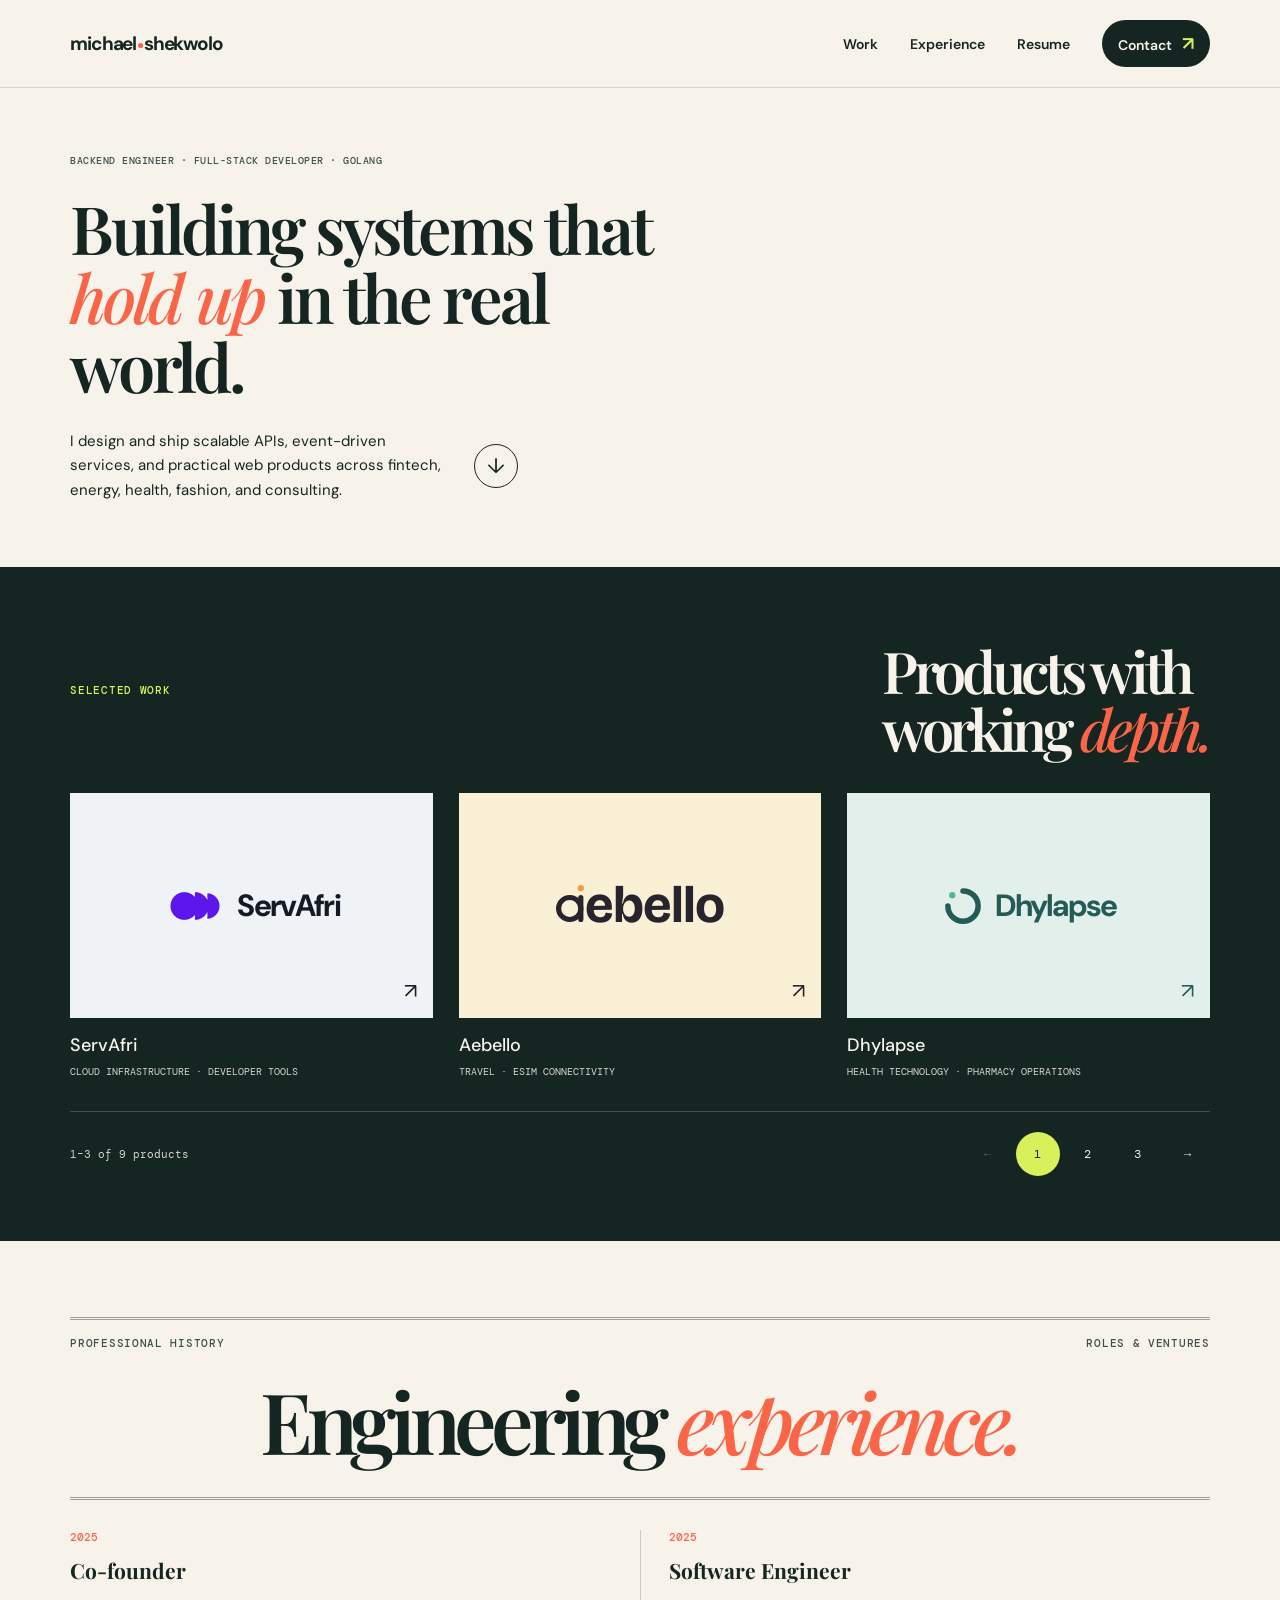
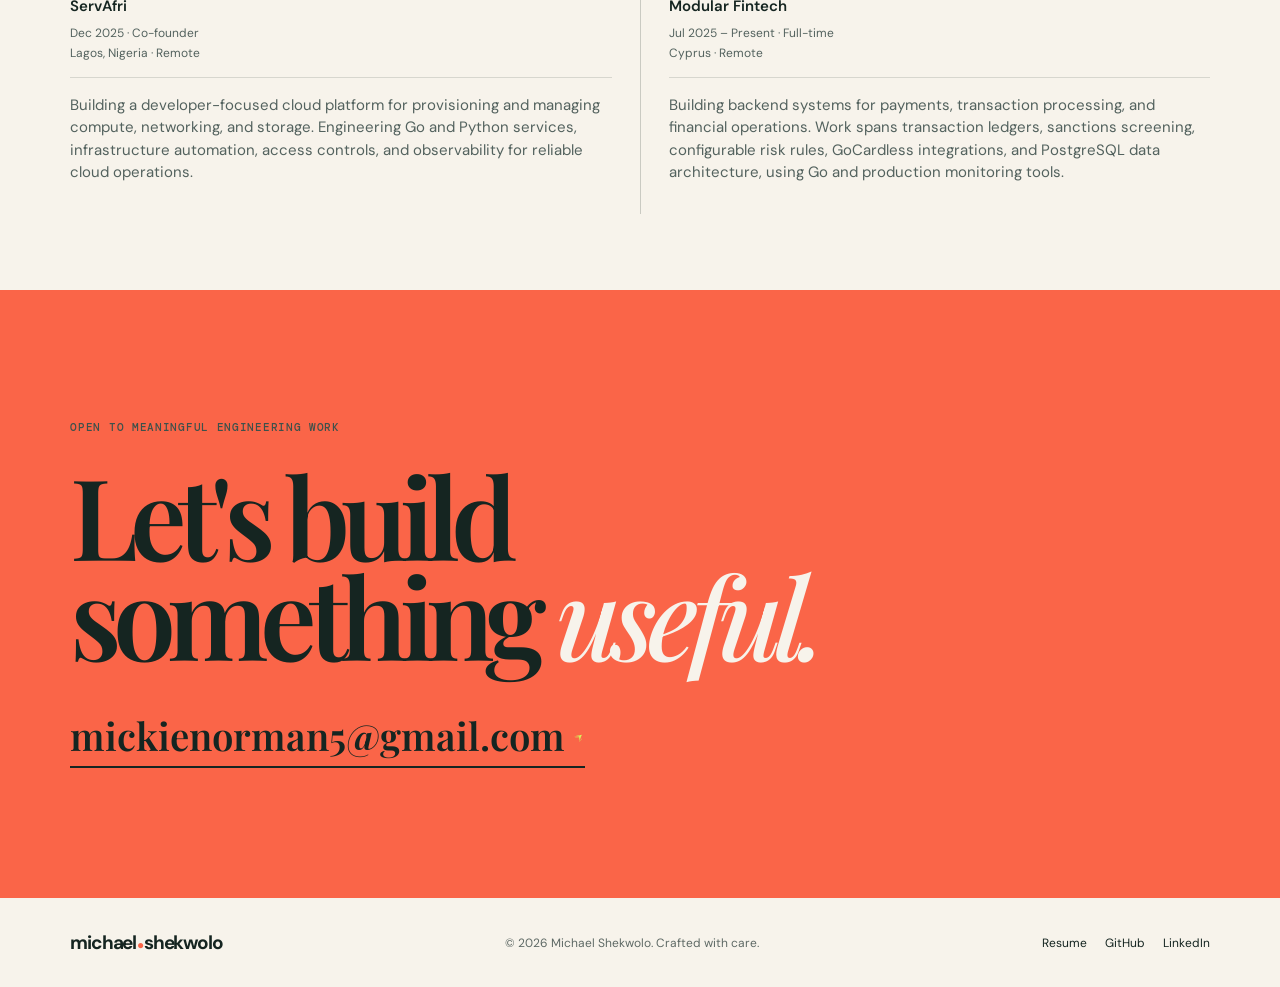
==== index.html @ 99cf1287 "Remove illustrated profile block from hero" ====
<!doctype html>
<html lang="en">
  <head>
    <meta charset="UTF-8" />
    <meta name="viewport" content="width=device-width, initial-scale=1.0" />
    <meta name="description" content="Michael Shekwolo is a backend and full-stack software engineer in Nigeria specializing in Golang, scalable APIs, event-driven systems, cloud architecture, and practical digital products." />
    <meta name="author" content="Michael Shekwolo" />
    <meta name="keywords" content="Michael Shekwolo, Michael Shekwolo portfolio, backend engineer, Golang developer, full-stack developer, software engineer Nigeria, API developer, cloud architecture, ZenerLink, Zolvat, Cofikra" />
    <meta name="robots" content="index, follow" />
    <meta name="theme-color" content="#f7f3eb" />
    <link rel="canonical" href="https://michaelshekwolo.com/" />
    <meta property="og:type" content="website" />
    <meta property="og:title" content="Michael Shekwolo - Backend / Full-Stack Engineer" />
    <meta property="og:description" content="Portfolio of Michael Shekwolo, a backend and full-stack engineer focused on Golang, scalable APIs, cloud architecture, and product-minded software delivery." />
    <meta property="og:url" content="https://michaelshekwolo.com/" />
    <meta property="og:site_name" content="Michael Shekwolo" />
    <meta property="og:image" content="https://michaelshekwolo.com/myke.png" />
    <meta name="twitter:card" content="summary_large_image" />
    <meta name="twitter:title" content="Michael Shekwolo - Backend / Full-Stack Engineer" />
    <meta name="twitter:description" content="Backend and full-stack software engineer specializing in Golang, scalable APIs, event-driven systems, and cloud architecture." />
    <meta name="twitter:image" content="https://michaelshekwolo.com/myke.png" />
    <title>Michael Shekwolo - Backend & Full-Stack Golang Engineer</title>
    <link rel="icon" href="myke.png" />
    <link rel="preconnect" href="https://fonts.googleapis.com" />
    <link rel="preconnect" href="https://fonts.gstatic.com" crossorigin />
    <link href="https://fonts.googleapis.com/css2?family=Bricolage+Grotesque:opsz,wght@12..96,700&family=DM+Mono:wght@400;500&family=DM+Sans:opsz,wght@9..40,400;9..40,500;9..40,600;9..40,700&family=Playfair+Display:ital,wght@500;600;700&display=swap" rel="stylesheet" />
    <link rel="stylesheet" href="styles.css" />
    <script type="application/ld+json">
      {
  "@context": "https://schema.org",
  "@type": "Person",
  "name": "Michael Shekwolo",
  "url": "https://michaelshekwolo.com/",
  "image": "https://michaelshekwolo.com/assets/images/michael-shekwolo.jpg",
  "email": "mailto:mickienorman5@gmail.com",
  "jobTitle": "Backend and Full-Stack Software Engineer",
  "knowsAbout": [
    "Golang",
    "Backend Engineering",
    "Full-Stack Development",
    "API Development",
    "Event-Driven Microservices",
    "Cloud Architecture"
  ],
  "sameAs": [
    "https://github.com/heismyke",
    "https://linkedin.com/in/michael-shekwolo"
  ],
  "worksFor": [
    {
      "@type": "Organization",
      "name": "Modular Fintech"
    }
  ]
}
    </script>
  </head>
  <body>
    <header class="site-header">
      <a class="logo" href="#top" aria-label="Michael Shekwolo home">michael<span>●</span>shekwolo</a>
      <button class="menu-button" aria-expanded="false" aria-controls="site-nav">Menu</button>
      <nav id="site-nav" class="site-nav" aria-label="Main navigation">
        <a href="#work">Work</a><a href="#experience">Experience</a><a href="resume.pdf">Resume</a>
        <a class="nav-cta" href="#contact">Contact <span>↗</span></a>
      </nav>
    </header>

    <main id="top">
      <section class="hero">
        <div class="hero-copy">
        <p class="eyebrow">Backend engineer · Full-stack developer · Golang</p>
        <h1>Building systems that <em>hold up</em> in the real world.</h1>
        <div class="hero-bottom">
          <p>I design and ship scalable APIs, event-driven services, and practical web products across fintech, energy, health, fashion, and consulting.</p>
          <a class="round-link" href="#work" aria-label="Explore Michael's work">↓</a>
        </div>
        </div>
      </section>

      <section id="work" class="work section">
        <div class="section-heading"><p class="eyebrow">Selected work</p><h2>Products with<br>working <em>depth.</em></h2></div>
        <div class="project-grid" id="project-grid">
          <article class="project">
            <a href="projects/servafri.html" aria-label="Explore ServAfri">
              <div class="project-visual brand-panel brand-servafri">
                <div class="brand-lockup"><img src="assets/logos/servafri.png" alt="ServAfri logo" width="512" height="512"><span>ServAfri</span></div>
                <span class="project-open" aria-hidden="true">↗</span>
              </div>
              <div class="project-meta"><h3>ServAfri</h3><p>Cloud infrastructure · Developer tools</p></div>
            </a>
          </article>
          <article class="project">
            <a href="projects/aebello.html" aria-label="Explore Aebello">
              <div class="project-visual brand-panel brand-aebello">
                <div class="aebello-wordmark" role="img" aria-label="Aebello"><img src="assets/logos/aebello.svg" alt="" aria-hidden="true" width="71" height="95"><span aria-hidden="true">ebello</span></div>
                <span class="project-open" aria-hidden="true">↗</span>
              </div>
              <div class="project-meta"><h3>Aebello</h3><p>Travel · eSIM connectivity</p></div>
            </a>
          </article>
          <article class="project">
            <a href="projects/dhylapse.html" aria-label="Explore Dhylapse">
              <div class="project-visual brand-panel brand-dhylapse">
                <div class="brand-lockup"><img src="assets/logos/dhylapse.svg" alt="Dhylapse logo" width="64" height="64"><span>Dhylapse</span></div>
                <span class="project-open" aria-hidden="true">↗</span>
              </div>
              <div class="project-meta"><h3>Dhylapse</h3><p>Health technology · Pharmacy operations</p></div>
            </a>
          </article>
          <article class="project">
            <a href="projects/zenerlink.html" aria-label="Explore ZenerLink">
              <div class="project-visual brand-panel brand-zenerlink">
                <div class="brand-lockup"><img src="assets/logos/zenerlink.svg" alt="ZenerLink logo" width="360" height="160"><span>ZenerLink</span></div>
                <span class="project-open" aria-hidden="true">↗</span>
              </div>
              <div class="project-meta"><h3>ZenerLink</h3><p>Energy · Utility payments</p></div>
            </a>
          </article>
          <article class="project">
            <a href="projects/needbanc.html" aria-label="Explore Needbanc">
              <div class="project-visual brand-panel brand-needbanc">
                <div class="brand-lockup"><img src="assets/logos/needbanc.svg" alt="Needbanc logo" width="360" height="160"><span>Needbanc</span></div>
                <span class="project-open" aria-hidden="true">↗</span>
              </div>
              <div class="project-meta"><h3>Needbanc</h3><p>Property · Household services</p></div>
            </a>
          </article>
          <article class="project">
            <a href="projects/redd.html" aria-label="Explore Redd">
              <div class="project-visual brand-panel brand-redd">
                <div class="brand-image"><img src="assets/logos/redd.png" alt="Redd logo" width="360" height="160"></div>
                <span class="project-open" aria-hidden="true">↗</span>
              </div>
              <div class="project-meta"><h3>Redd</h3><p>Real estate · Client platform</p></div>
            </a>
          </article>
          <article class="project">
            <a href="projects/cofikra.html" aria-label="Explore Cofikra">
              <div class="project-visual brand-panel brand-cofikra">
                <div class="brand-image"><img src="assets/logos/cofikra.png" alt="Cofikra logo" width="360" height="160"></div>
                <span class="project-open" aria-hidden="true">↗</span>
              </div>
              <div class="project-meta"><h3>Cofikra</h3><p>Computing · E-commerce</p></div>
            </a>
          </article>
          <article class="project">
            <a href="projects/zumaos.html" aria-label="Explore ZumaOS">
              <div class="project-visual brand-panel brand-zumaos">
                <div class="brand-image"><img src="assets/logos/zumaos.png" alt="ZumaOS logo" width="360" height="160"></div>
                <span class="project-open" aria-hidden="true">↗</span>
              </div>
              <div class="project-meta"><h3>ZumaOS</h3><p>Operating system · Product website</p></div>
            </a>
          </article>
          <article class="project">
            <a href="projects/pce.html" aria-label="Explore PCE">
              <div class="project-visual brand-panel brand-pce">
                <div class="brand-image"><img src="assets/logos/pce.png" alt="PCE logo" width="360" height="160"></div>
                <span class="project-open" aria-hidden="true">↗</span>
              </div>
              <div class="project-meta"><h3>PCE</h3><p>Electric mobility · Energy</p></div>
            </a>
          </article>
        </div>
        <nav class="project-pagination" aria-label="Product pages" hidden>
          <p class="project-page-status" role="status" aria-live="polite" aria-atomic="true"></p>
          <div class="project-page-controls">
            <button type="button" class="project-prev" aria-label="Previous product page" aria-controls="project-grid">←</button>
            <div class="project-page-numbers"></div>
            <button type="button" class="project-next-button" aria-label="Next product page" aria-controls="project-grid">→</button>
          </div>
        </nav>
      </section>

      <section id="experience" class="experience-editorial section" aria-labelledby="experience-heading">
        <header class="experience-masthead">
          <div class="experience-edition"><p class="eyebrow">Professional history</p><p class="eyebrow">Roles &amp; ventures</p></div>
          <h2 id="experience-heading">Engineering <em>experience.</em></h2>
        </header>
        <div class="principles">
          <article>
            <span>2025</span>
            <h3>Co-founder</h3>
            <p class="experience-company">ServAfri</p>
            <p class="experience-meta">Dec 2025 · Co-founder<br>Lagos, Nigeria · Remote</p>
            <p>Building a developer-focused cloud platform for provisioning and managing compute, networking, and storage. Engineering Go and Python services, infrastructure automation, access controls, and observability for reliable cloud operations.</p>
          </article>
          <article>
            <span>2025</span>
            <h3>Software Engineer</h3>
            <p class="experience-company">Modular Fintech</p>
            <p class="experience-meta">Jul 2025 – Present · Full-time<br>Cyprus · Remote</p>
            <p>Building backend systems for payments, transaction processing, and financial operations. Work spans transaction ledgers, sanctions screening, configurable risk rules, GoCardless integrations, and PostgreSQL data architecture, using Go and production monitoring tools.</p>
          </article>
        </div>
      </section>

      <section id="contact" class="contact"><p class="eyebrow">Open to meaningful engineering work</p><h2>Let's build<br>something <em>useful.</em></h2><a href="mailto:mickienorman5@gmail.com">mickienorman5@gmail.com <span>↗</span></a></section>
    </main>
    <footer><a class="logo" href="#top">michael<span>●</span>shekwolo</a><p>© 2026 Michael Shekwolo. Crafted with care.</p><div><a href="resume.pdf">Resume</a><a href="https://github.com/heismyke" target="_blank" rel="noreferrer">GitHub</a><a href="https://linkedin.com/in/michael-shekwolo" target="_blank" rel="noreferrer">LinkedIn</a></div></footer>
    <script src="script.js"></script>
  </body>
</html>
---- styles.css ----
:root{--ink:#152521;--paper:#f7f3eb;--lime:#d8f15b;--coral:#fa6548;--blue:#abc6f5;--serif:"Playfair Display",Georgia,serif;--sans:"DM Sans",Arial,sans-serif;--mono:"DM Mono",monospace}*{box-sizing:border-box}html{scroll-behavior:smooth}body{margin:0;background:var(--paper);color:var(--ink);font-family:var(--sans)}a{color:inherit;text-decoration:none}.site-header{height:88px;padding:0 5.5vw;display:flex;align-items:center;justify-content:space-between;border-bottom:1px solid #15252124;position:relative;z-index:5}.logo{font-size:19px;font-weight:700;letter-spacing:-1.2px}.logo span{color:var(--coral);font-size:12px;vertical-align:middle;margin:0 1px}.site-nav{display:flex;align-items:center;gap:32px;font-size:14px;font-weight:600}.site-nav>a:not(.nav-cta):hover{color:var(--coral)}.nav-cta{background:var(--ink);color:var(--paper);padding:11px 16px;border-radius:99px}.nav-cta span,.contact a span{color:var(--lime);font-size:19px;margin-left:7px}.menu-button{display:none;background:none;border:0;font:inherit;color:var(--ink);font-weight:700}.hero{min-height:650px;padding:76px 5.5vw 55px;position:relative;overflow:hidden}.eyebrow{font:500 11px var(--mono);letter-spacing:.7px;text-transform:uppercase;margin:0;color:#3d514b}.hero h1,.section h2,.contact h2{font:600 clamp(55px,8.8vw,132px)/.89 var(--serif);letter-spacing:-.075em;max-width:900px;margin:37px 0 44px;position:relative;z-index:1}.hero em,h2 em,.quote em{color:var(--coral);font-weight:500}.hero-bottom{position:relative;z-index:1;display:flex;align-items:center;gap:35px}.hero-bottom p{font-size:17px;line-height:1.5;max-width:380px;margin:0}.round-link{display:grid;place-items:center;width:55px;height:55px;border:1px solid var(--ink);border-radius:50%;font-size:25px;transition:.2s}.round-link:hover{background:var(--ink);color:var(--lime);transform:translateY(4px)}.hero-art{position:absolute;right:5.5vw;bottom:0;width:min(42vw,570px);height:470px;background:var(--lime);border-radius:280px 280px 0 0;overflow:hidden}.hero-art p{position:absolute;right:12%;top:27%;font:500 13px/1.05 var(--mono);letter-spacing:1px}.orb{position:absolute;border-radius:50%}.orb-one{background:var(--coral);width:185px;height:185px;left:9%;bottom:10%}.orb-two{width:92px;height:92px;background:var(--blue);right:13%;bottom:13%}.line{position:absolute;border:1px solid var(--ink);border-radius:50%;width:610px;height:175px;transform:rotate(-28deg);opacity:.8}.line-one{top:42%;left:-22%}.line-two{top:50%;left:-18%}.section{padding:120px 5.5vw}.work{background:var(--ink);color:var(--paper)}.section-heading{display:flex;justify-content:space-between;align-items:flex-start}.section h2{font-size:clamp(47px,6.6vw,97px);margin:32px 0 70px}.work .eyebrow{color:var(--lime)}.project-grid{display:grid;grid-template-columns:1.1fr .9fr;gap:54px 27px}.project:last-child{grid-column:2}.project-visual{height:380px;position:relative;overflow:hidden}.project:nth-child(2) .project-visual{height:300px}.saffron-visual{background:#cf4940}.saffron-visual span{position:absolute;top:15%;left:8%;font:600 clamp(40px,6vw,80px)/.8 var(--serif);letter-spacing:-.09em;color:#f9c463}.saffron-visual i{position:absolute;width:270px;height:270px;border:35px solid #ee8d3f;border-radius:50%;right:-30px;bottom:-100px}.form-visual{background:#bfd0fa}.form-visual span{position:absolute;top:16%;left:9%;font:500 clamp(38px,5vw,70px)/.75 var(--sans);letter-spacing:-.08em}.form-visual i{position:absolute;width:47%;height:64%;right:14%;bottom:0;background:var(--ink);clip-path:polygon(40% 0,100% 0,60% 100%,0 100%)}.kin-visual{background:#d6e2cf}.kin-visual span{position:absolute;z-index:1;left:9%;top:30%;font:600 clamp(74px,11vw,145px)/.8 var(--serif);letter-spacing:-.12em}.kin-visual i{position:absolute;width:47%;height:160%;background:#618775;border-radius:50%;right:14%;top:-26%}.project-meta{display:flex;justify-content:space-between;align-items:baseline;padding-top:15px}.project-meta h3{margin:0;font-size:17px}.project-meta p{font:400 10px var(--mono);text-transform:uppercase;color:#d8d7cf}.approach{display:grid;grid-template-columns:1fr 1fr;gap:10vw}.approach h2{margin-bottom:0}.principles article{border-top:1px solid #15252152;padding:18px 0 28px;display:grid;grid-template-columns:48px 1fr}.principles span{font:500 11px var(--mono);color:var(--coral)}.principles h3{margin:0 0 7px;font-size:21px}.principles p{grid-column:2;margin:0;color:#53625e;line-height:1.5;font-size:15px;max-width:365px}.quote{background:var(--blue);padding:110px 14vw;text-align:center}.quote p{font:600 clamp(37px,5.2vw,76px)/1.02 var(--serif);letter-spacing:-.06em;margin:0 auto 27px;max-width:900px}.quote span{font:500 11px var(--mono);text-transform:uppercase}.contact{padding:130px 5.5vw;background:var(--coral);color:var(--ink)}.contact h2{margin:30px 0 45px}.contact h2 em{color:var(--paper)}.contact a{display:inline-flex;align-items:center;font:600 clamp(22px,3vw,41px) var(--serif);border-bottom:2px solid var(--ink);padding-bottom:5px}.contact a:hover{color:var(--paper)}footer{padding:32px 5.5vw;display:flex;align-items:center;justify-content:space-between;font-size:12px}footer p{margin:0;color:#5e6965}footer div{display:flex;gap:18px}footer div a:hover{color:var(--coral)}
@media(max-width:720px){.site-header{height:70px;padding:0 6vw}.menu-button{display:block}.site-nav{display:none;position:absolute;top:70px;left:0;right:0;padding:25px 6vw 30px;background:var(--paper);border-bottom:1px solid #15252124;flex-direction:column;align-items:flex-start;gap:22px}.site-nav.open{display:flex}.hero{padding:58px 6vw 0;min-height:685px}.hero h1{margin:28px 0 32px}.hero-bottom{align-items:flex-start}.hero-bottom p{font-size:15px;max-width:260px}.hero-art{right:6vw;width:88vw;height:315px}.hero-art p{top:17%;right:10%}.orb-one{width:125px;height:125px}.orb-two{width:65px;height:65px}.section{padding:77px 6vw}.section-heading{display:block}.section h2{margin:25px 0 45px}.project-grid{display:block}.project{margin-bottom:42px}.project:last-child{margin-bottom:0}.project-visual,.project:nth-child(2) .project-visual{height:265px}.project-meta{display:block}.project-meta p{margin:6px 0}.approach{display:block}.approach h2{margin-bottom:50px}.quote{padding:74px 8vw}.contact{padding:80px 6vw}footer{padding:28px 6vw;display:grid;gap:18px}footer p{order:3}}
.project a{display:block}.project-meta{gap:18px}.project-meta p{text-align:right}.contact a{max-width:100%;overflow-wrap:anywhere}@media(max-width:720px){.project-meta p{text-align:left}.contact a{font-size:clamp(18px,6vw,24px)}}

/* Selected products */
.project-grid { grid-template-columns: repeat(2, minmax(0, 1fr)); gap: 64px 30px; }
.project:last-child { grid-column: auto; }
.project .project-visual, .project:nth-child(2) .project-visual { height: 340px; }
.brand-panel { display: grid; place-items: center; position: relative; overflow: hidden; }
.brand-zenerlink { background: #e46537; color: #fff; }
.brand-needbanc { background: #edf1e9; color: #083c5d; }
.brand-redd { background: #eee3df; color: #251c1c; }
.brand-cofikra { background: #253b60; color: #fff; }
.brand-zumaos { background: #231e35; color: #fff; }
.brand-pce { background: #dce8f5; color: #133575; }
.brand-image { width: 60%; display: flex; justify-content: center; }
.brand-image img { display: block; width: 100%; height: auto; object-fit: contain; max-height: 180px; transition: transform .25s ease; }
.brand-redd .brand-image { width: 90%; }
.brand-cofikra .brand-image { width: 80%; }
.brand-cofikra .brand-image img { max-height: 320px; }
.brand-redd .brand-image img { max-height: 320px; }
.brand-lockup { display: flex; align-items: center; justify-content: center; gap: 18px; max-width: 85%; }
.brand-lockup img { width: 66px; height: 66px; object-fit: contain; transition: transform .25s ease; }
.brand-lockup span { font-size: clamp(24px, 3vw, 46px); font-weight: 700; letter-spacing: -.06em; }
.project-open { position: absolute; right: 22px; bottom: 22px; width: 40px; height: 40px; border: 1px solid currentColor; border-radius: 50%; display: grid; place-items: center; font-size: 23px; transition: transform .25s ease; }
.project a:hover .brand-panel img { transform: scale(1.05); }
.project a:hover .project-open { transform: rotate(45deg); }
.project-meta { align-items: center; }
.project-meta h3 { font-size: 23px; }
a:focus-visible, button:focus-visible { outline: 3px solid var(--coral); outline-offset: 6px; }
.work a:focus-visible { outline-color: var(--lime); }
.sr-only { position: absolute; width: 1px; height: 1px; padding: 0; margin: -1px; overflow: hidden; clip-path: inset(50%); white-space: nowrap; border: 0; }
.skip-link { position: absolute; left: 20px; top: -100px; padding: 15px; z-index: 20; background: var(--ink); color: var(--paper); }
.skip-link:focus { top: 10px; }

/* Product detail pages */
.back-link { font-size: 14px; font-weight: 600; }
.project-intro { max-width: 1100px; padding: 78px 5.5vw 65px; }
.project-intro h1 { font: 600 clamp(60px, 10vw, 140px)/1 var(--serif); letter-spacing: -.065em; margin: 28px 0 24px; }
.project-headline { font-size: clamp(23px, 3vw, 36px); line-height: 1.2; letter-spacing: -.035em; margin: 0 0 18px; }
.project-lead { max-width: 680px; font-size: 18px; line-height: 1.65; color: #53625e; }
.product-cta { display: inline-flex; align-items: center; gap: 25px; margin-top: 14px; padding: 17px 24px; background: var(--ink); color: var(--paper); border-radius: 99px; font-size: 14px; font-weight: 600; }
.product-cta > span:not(.sr-only) { font-size: 20px; color: var(--lime); }
.product-cta:hover { background: #30473e; }
.project-banner { height: 380px; margin: 0 5.5vw; }
.project-banner .brand-image { max-width: 430px; }
.project-banner.brand-redd .brand-image { max-width: 600px; }
.project-banner .brand-lockup img { width: 90px; height: 90px; }
.project-banner .brand-lockup span { font-size: clamp(30px, 5vw, 65px); }
.project-overview { padding: 90px 5.5vw 60px; display: grid; grid-template-columns: 1fr 1.2fr; gap: 8vw; }
.project-overview h2 { font: 600 clamp(42px, 5vw, 70px)/1 var(--serif); letter-spacing: -.055em; margin: 22px 0; }
.project-overview-copy > p { font-size: 19px; line-height: 1.7; margin-top: 0; }
.project-facts { margin: 35px 0 0; }
.project-facts > div { border-top: 1px solid #15252133; padding: 18px 0; }
.project-facts dt { font: 400 11px var(--mono); text-transform: uppercase; color: #53625e; margin-bottom: 9px; }
.project-facts dd { margin: 0; line-height: 1.5; }
.project-features { padding: 30px 5.5vw 75px; }
.feature-grid { display: grid; grid-template-columns: repeat(3, minmax(0, 1fr)); gap: 35px; margin-top: 28px; }
.feature-grid article { border-top: 1px solid #15252155; padding-top: 23px; }
.feature-number { font: 400 12px var(--mono); color: #a53221; }
.feature-grid h3 { font-size: 23px; letter-spacing: -.025em; margin: 25px 0 12px; }
.feature-grid p { font-size: 16px; line-height: 1.65; color: #53625e; }
.project-stack { padding: 42px 5.5vw; background: #e8e9df; }
.project-stack h2 { font-size: 19px; font-weight: 500; margin: 0 0 20px; }
.project-stack ul { list-style: none; padding: 0; margin: 0; display: flex; flex-wrap: wrap; gap: 10px; }
.project-stack li { padding: 10px 17px; border: 1px solid #15252133; border-radius: 30px; font: 400 12px var(--mono); }
.project-next { display: flex; justify-content: space-between; gap: 25px; padding: 55px 5.5vw; border-bottom: 1px solid #15252133; font-size: 15px; }
.project-next a:hover, .back-link:hover { color: #a53221; }
@media (max-width: 720px) {
  .project .project-visual, .project:nth-child(2) .project-visual { height: 275px; }
  .project { margin-bottom: 46px; }
  .brand-lockup span { font-size: 34px; }
  .project-meta h3 { font-size: 21px; }
  .project-intro { padding: 55px 6vw 45px; }
  .project-intro .eyebrow { line-height: 1.7; }
  .project-lead { font-size: 16px; }
  .project-banner { margin: 0 6vw; height: 270px; }
  .project-banner .brand-lockup img { width: 62px; height: 62px; }
  .project-overview { display: block; padding: 55px 6vw 25px; }
  .project-overview-copy > p { font-size: 17px; margin-top: 26px; }
  .project-features { padding: 20px 6vw 50px; }
  .feature-grid { grid-template-columns: 1fr; gap: 22px; }
  .feature-grid h3 { margin-top: 15px; }
  .project-stack { padding: 35px 6vw; }
  .project-next { flex-direction: column; padding: 35px 6vw; }
  .project-page .logo { font-size: 16px; }
  .back-link { font-size: 12px; }
}
@media (prefers-reduced-motion: reduce) {
  html { scroll-behavior: auto; }
  *, *::before, *::after { transition: none !important; animation: none !important; }
}

/* ServAfri uses the current brand asset from its website repository. */
.brand-servafri { background: #f0f3f6; color: #151b25; }
.brand-servafri .brand-lockup img { width: 100px; height: 100px; }
.brand-servafri .brand-lockup { gap: 8px; }

.brand-aebello { background: #faf0d6; color: #125e45; }
.brand-dhylapse { background: #e3efea; color: #245b56; }

/* Compact, paginated portfolio; product detail pages retain their layout. */
.work.section { padding-top: 75px; padding-bottom: 65px; }
.work .section-heading { align-items: baseline; gap: 30px; margin-bottom: 36px; }
.work .section-heading h2 { font-size: clamp(38px, 4.5vw, 64px); margin: 0; line-height: 1; }
.work .project-grid { display: grid; grid-template-columns: repeat(3, minmax(0, 1fr)); gap: 26px; }
.work .project { margin: 0; min-width: 0; }
.work .project[hidden], .project-pagination[hidden] { display: none; }
.work .project .project-visual { height: 225px; }
.work .brand-lockup { gap: 10px; }
.work .brand-lockup img { width: 44px; height: 44px; }
.work .brand-lockup span { font-size: clamp(22px, 2.4vw, 32px); }
.work .brand-servafri .brand-lockup img { width: 64px; height: 64px; }
.work .brand-image img { max-height: 110px; }
.work .brand-redd .brand-image img, .work .brand-cofikra .brand-image img { max-height: 205px; }
.work .project-open { border: 0; width: auto; height: auto; right: 16px; bottom: 13px; font-size: 21px; }
.work .project-meta { display: block; padding-top: 15px; }
.work .project-meta h3 { font-size: 18px; font-weight: 500; }
.work .project-meta p { margin: 7px 0 0; text-align: left; font-size: 10px; line-height: 1.5; }
.project-pagination { display: flex; justify-content: space-between; align-items: center; gap: 16px; border-top: 1px solid #f7f3eb33; margin-top: 32px; padding-top: 20px; }
.project-page-status { font: 400 11px var(--mono); color: #d8d7cf; margin: 0; }
.project-page-controls, .project-page-numbers { display: flex; gap: 6px; }
.project-pagination button { min-width: 44px; height: 44px; border: 1px solid transparent; border-radius: 50%; background: transparent; color: var(--paper); font: 400 12px var(--mono); cursor: pointer; }
.project-pagination button[aria-current="page"] { background: var(--lime); color: var(--ink); }
.project-pagination button:hover:not(:disabled):not([aria-current]) { border-color: #f7f3eb66; }
.project-pagination button:disabled { opacity: .3; cursor: default; }
.project-pagination button:focus-visible { outline-color: var(--lime); outline-offset: 3px; }
@media (max-width: 1000px) and (min-width: 721px) {
  .work .project-grid { gap: 18px; }
  .work .project .project-visual { height: 190px; }
  .work .brand-lockup { gap: 7px; }
  .work .brand-lockup img { width: 32px; height: 32px; }
  .work .brand-lockup span { font-size: 21px; }
  .work .brand-servafri .brand-lockup img { width: 42px; height: 42px; }
}
@media (max-width: 720px) {
  .work.section { padding-top: 55px; padding-bottom: 45px; }
  .work .section-heading h2 { margin-top: 20px; }
  .work .project-grid { grid-template-columns: 1fr; gap: 26px; }
  .work .project .project-visual { height: 185px; }
  .work .brand-image { max-width: 240px; }
  .work .brand-lockup span { font-size: 30px; }
  .project-pagination { flex-direction: column; gap: 14px; }
}

/* A quieter hero with text and artwork in separate, aligned columns. */
.hero { display: grid; grid-template-columns: minmax(0, 1.2fr) minmax(0, .8fr); align-items: center; gap: 7vw; min-height: 0; padding: 64px 5.5vw; }
.hero-copy { min-width: 0; }
.hero .eyebrow { font-size: 10px; line-height: 1.7; letter-spacing: .5px; }
.hero h1 { font-size: clamp(44px, 5.2vw, 80px); line-height: 1.04; letter-spacing: -.05em; max-width: 640px; margin: 24px 0 28px; }
.hero-bottom { gap: 24px; align-items: center; max-width: 470px; }
.hero-bottom p { font-size: 15px; line-height: 1.65; max-width: 380px; }
.hero .round-link { flex: 0 0 44px; width: 44px; height: 44px; font-size: 21px; }
.hero-art { position: relative; right: auto; bottom: auto; width: 100%; max-width: 420px; height: auto; aspect-ratio: 1 / 1.05; justify-self: end; border-radius: 240px 240px 0 0; }
.hero-art p { top: 25%; right: 12%; font-size: 10px; }
.hero-art .orb-one { width: 33%; height: auto; aspect-ratio: 1; }
.hero-art .orb-two { width: 17%; height: auto; aspect-ratio: 1; }
.hero-art .line { width: 115%; height: 34%; }
@media (max-width: 1000px) and (min-width: 721px) {
  .hero { gap: 5vw; padding-top: 48px; padding-bottom: 48px; }
  .hero h1 { font-size: clamp(42px, 5.5vw, 55px); }
  .hero-bottom p { font-size: 14px; }
}
@media (max-width: 720px) {
  .hero { grid-template-columns: 1fr; gap: 32px; padding: 40px 6vw 0; }
  .hero h1 { font-size: clamp(38px, 9.5vw, 58px); max-width: 510px; margin: 20px 0 22px; }
  .hero-bottom { max-width: 460px; gap: 20px; }
  .hero-bottom p { font-size: 14px; max-width: 370px; }
  .hero-art { width: 100%; max-width: 340px; height: 235px; aspect-ratio: auto; justify-self: center; }
}

/* Current Aebello wordmark, matching the live product header. */
.brand-aebello { color: #28242e; }
.aebello-wordmark { display: inline-flex; align-items: baseline; gap: .03em; font: 700 clamp(38px, 4vw, 56px)/1 "Bricolage Grotesque", var(--sans); letter-spacing: -.02em; white-space: nowrap; }
.aebello-wordmark img { display: block; width: auto; height: .72em; }
.project-banner .aebello-wordmark { font-size: clamp(48px, 7vw, 80px); }

/* Employment details from the supplied LinkedIn profile. */
.principles .experience-company { color: var(--ink); font-weight: 600; margin-bottom: 6px; }
.principles .experience-meta { font-size: 12px; line-height: 1.6; margin-bottom: 14px; }

/* Profile portrait. */
.profile-portrait { margin: 0 auto 32px; }
.profile-portrait img { display: block; width: 176px; height: 176px; margin: 0 auto; border-radius: 50%; object-fit: cover; object-position: center 40%; border: 4px solid var(--paper); }
.profile-portrait figcaption { margin-top: 16px; font: 500 12px var(--mono); letter-spacing: .3px; }
@media (max-width: 720px) {
  .profile-portrait img { width: 144px; height: 144px; }
}

/* Newspaper-inspired experience: a masthead and ruled article columns. */
.experience-editorial { padding-top: 76px; padding-bottom: 76px; }
.experience-masthead { border-top: 3px double #15252166; border-bottom: 3px double #15252166; padding-top: 16px; }
.experience-edition { display: flex; justify-content: space-between; gap: 20px; }
.experience-editorial .experience-masthead h2 { max-width: none; text-align: center; line-height: 1.05; margin: 26px 0 32px; }
.experience-editorial .principles { display: grid; grid-template-columns: repeat(2, minmax(0, 1fr)); margin-top: 30px; }
.experience-editorial .principles article { display: flex; flex-direction: column; padding: 0 28px 30px; border-top: 0; border-left: 1px solid #15252133; }
.experience-editorial .principles article:first-child { border-left: 0; padding-left: 0; }
.experience-editorial .principles article:last-child { padding-right: 0; }
.experience-editorial .principles article > span { display: block; margin-bottom: 14px; }
.experience-editorial .principles h3 { font-family: var(--serif); line-height: 1.2; margin-bottom: 12px; }
.experience-editorial .principles p { max-width: none; }
.experience-editorial .experience-company { margin-bottom: 7px; }
.experience-editorial .experience-meta { padding-bottom: 14px; margin-bottom: 16px; border-bottom: 1px solid #15252124; }
@media (max-width: 1000px) and (min-width: 721px) {
  .experience-editorial .principles article { padding-left: 18px; padding-right: 18px; }
}
@media (max-width: 720px) {
  .experience-editorial { padding-top: 48px; padding-bottom: 48px; }
  .experience-edition .eyebrow { font-size: 10px; }
  .experience-editorial .experience-masthead h2 { margin: 23px 0 26px; }
  .experience-editorial .principles { display: block; margin-top: 0; }
  .experience-editorial .principles article { padding: 25px 0; border-left: 0; border-top: 1px solid #15252155; }
  .experience-editorial .principles article:first-child { border-top: 0; }
  .experience-editorial .principles article:last-child { padding-bottom: 0; }
}

/* Text-only hero. */
.hero { grid-template-columns: 1fr; }
@media (max-width: 720px) {
  .hero { padding-bottom: 40px; }
}
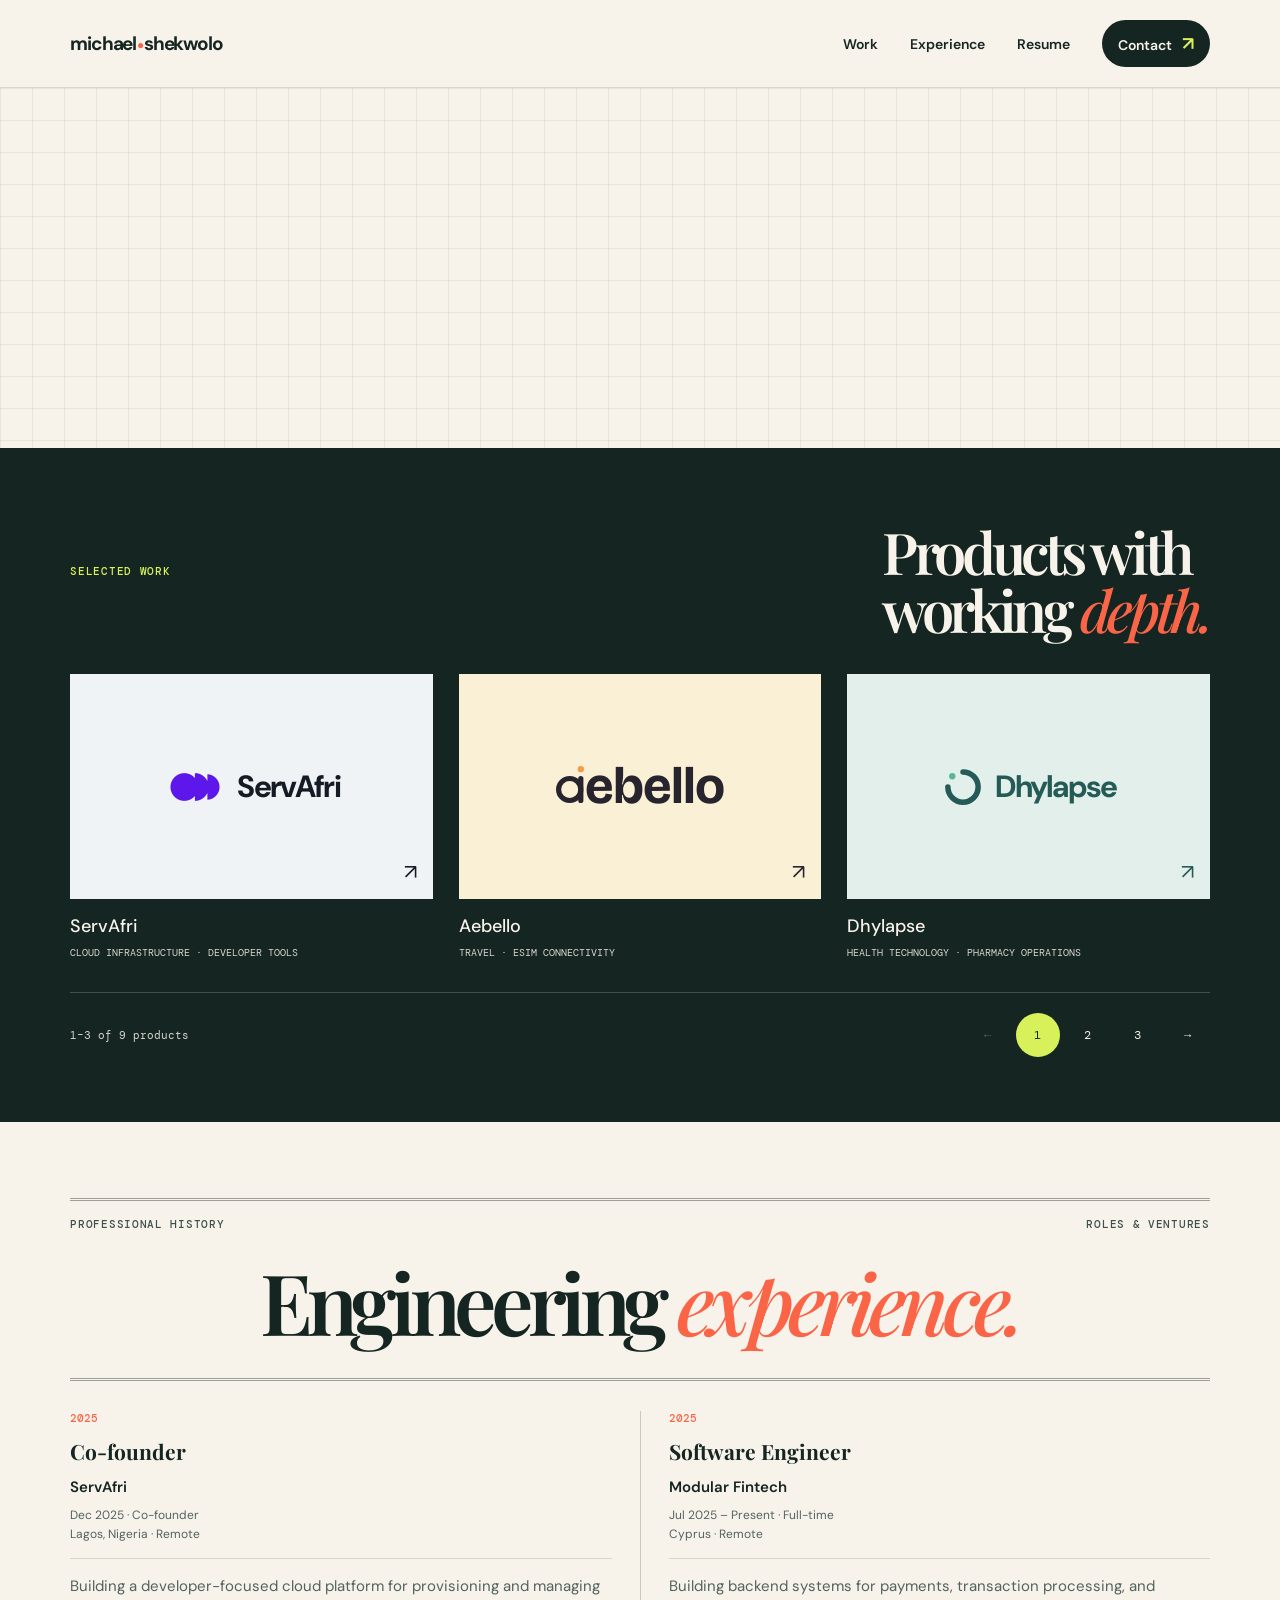
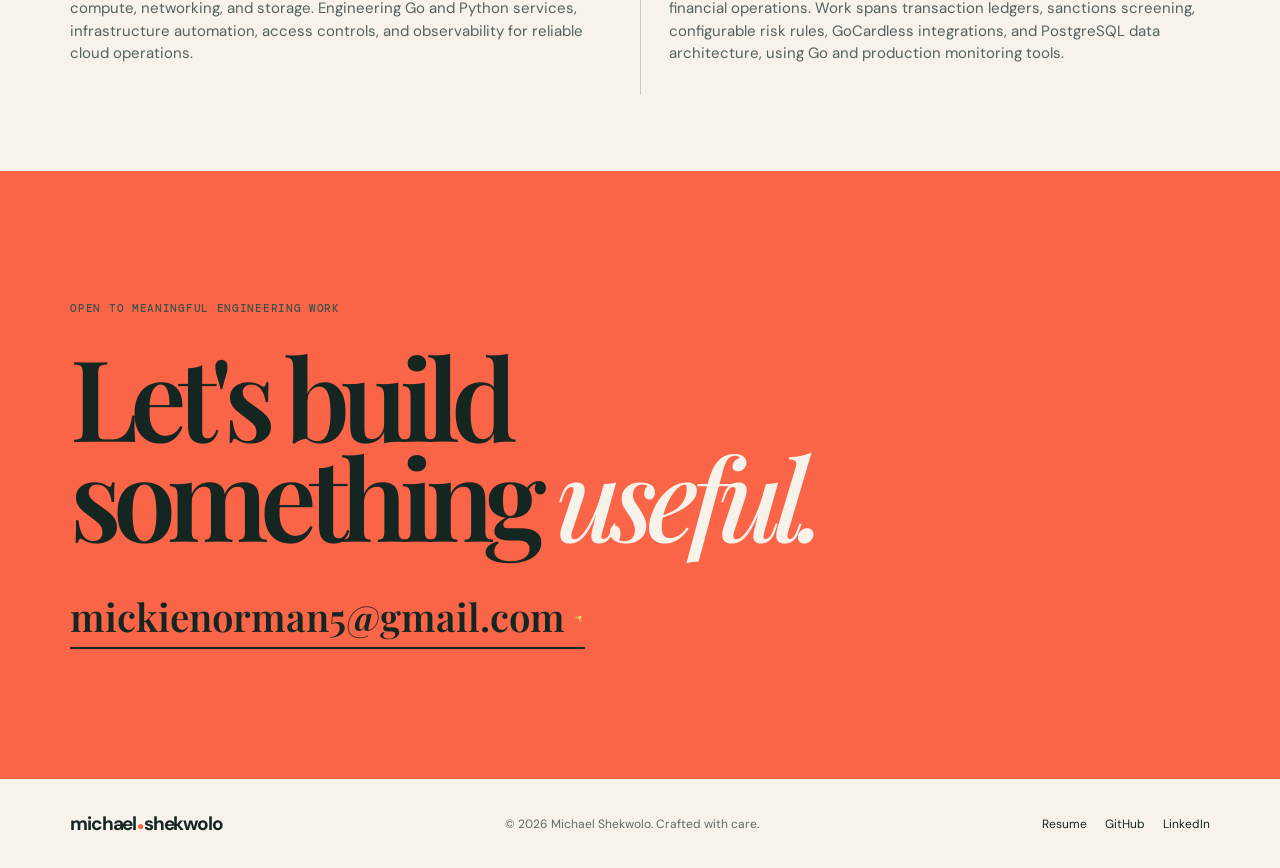
==== commit fe536d96: "Remove hero text and arrow" ====
--- a/index.html
+++ b/index.html
@@ -66,16 +66,7 @@
     </header>
 
     <main id="top">
-      <section class="hero">
-        <div class="hero-copy">
-        <p class="eyebrow">Backend engineer · Full-stack developer · Golang</p>
-        <h1>Building systems that <em>hold up</em> in the real world.</h1>
-        <div class="hero-bottom">
-          <p>I design and ship scalable APIs, event-driven services, and practical web products across fintech, energy, health, fashion, and consulting.</p>
-          <a class="round-link" href="#work" aria-label="Explore Michael's work">↓</a>
-        </div>
-        </div>
-      </section>
+      <div class="hero" aria-hidden="true"></div>
 
       <section id="work" class="work section">
         <div class="section-heading"><p class="eyebrow">Selected work</p><h2>Products with<br>working <em>depth.</em></h2></div>
--- a/styles.css
+++ b/styles.css
@@ -219,3 +219,18 @@
 @media (max-width: 720px) {
   .hero { padding-bottom: 40px; }
 }
+
+/* Graph-paper texture for the hero. */
+.hero {
+  background-color: var(--paper);
+  background-image:
+    linear-gradient(to right, #15252112 1px, transparent 1px),
+    linear-gradient(to bottom, #15252112 1px, transparent 1px);
+  background-size: 32px 32px;
+}
+
+/* Keep the notebook background as a quiet opening panel. */
+.hero { min-height: 360px; }
+@media (max-width: 720px) {
+  .hero { min-height: 240px; }
+}
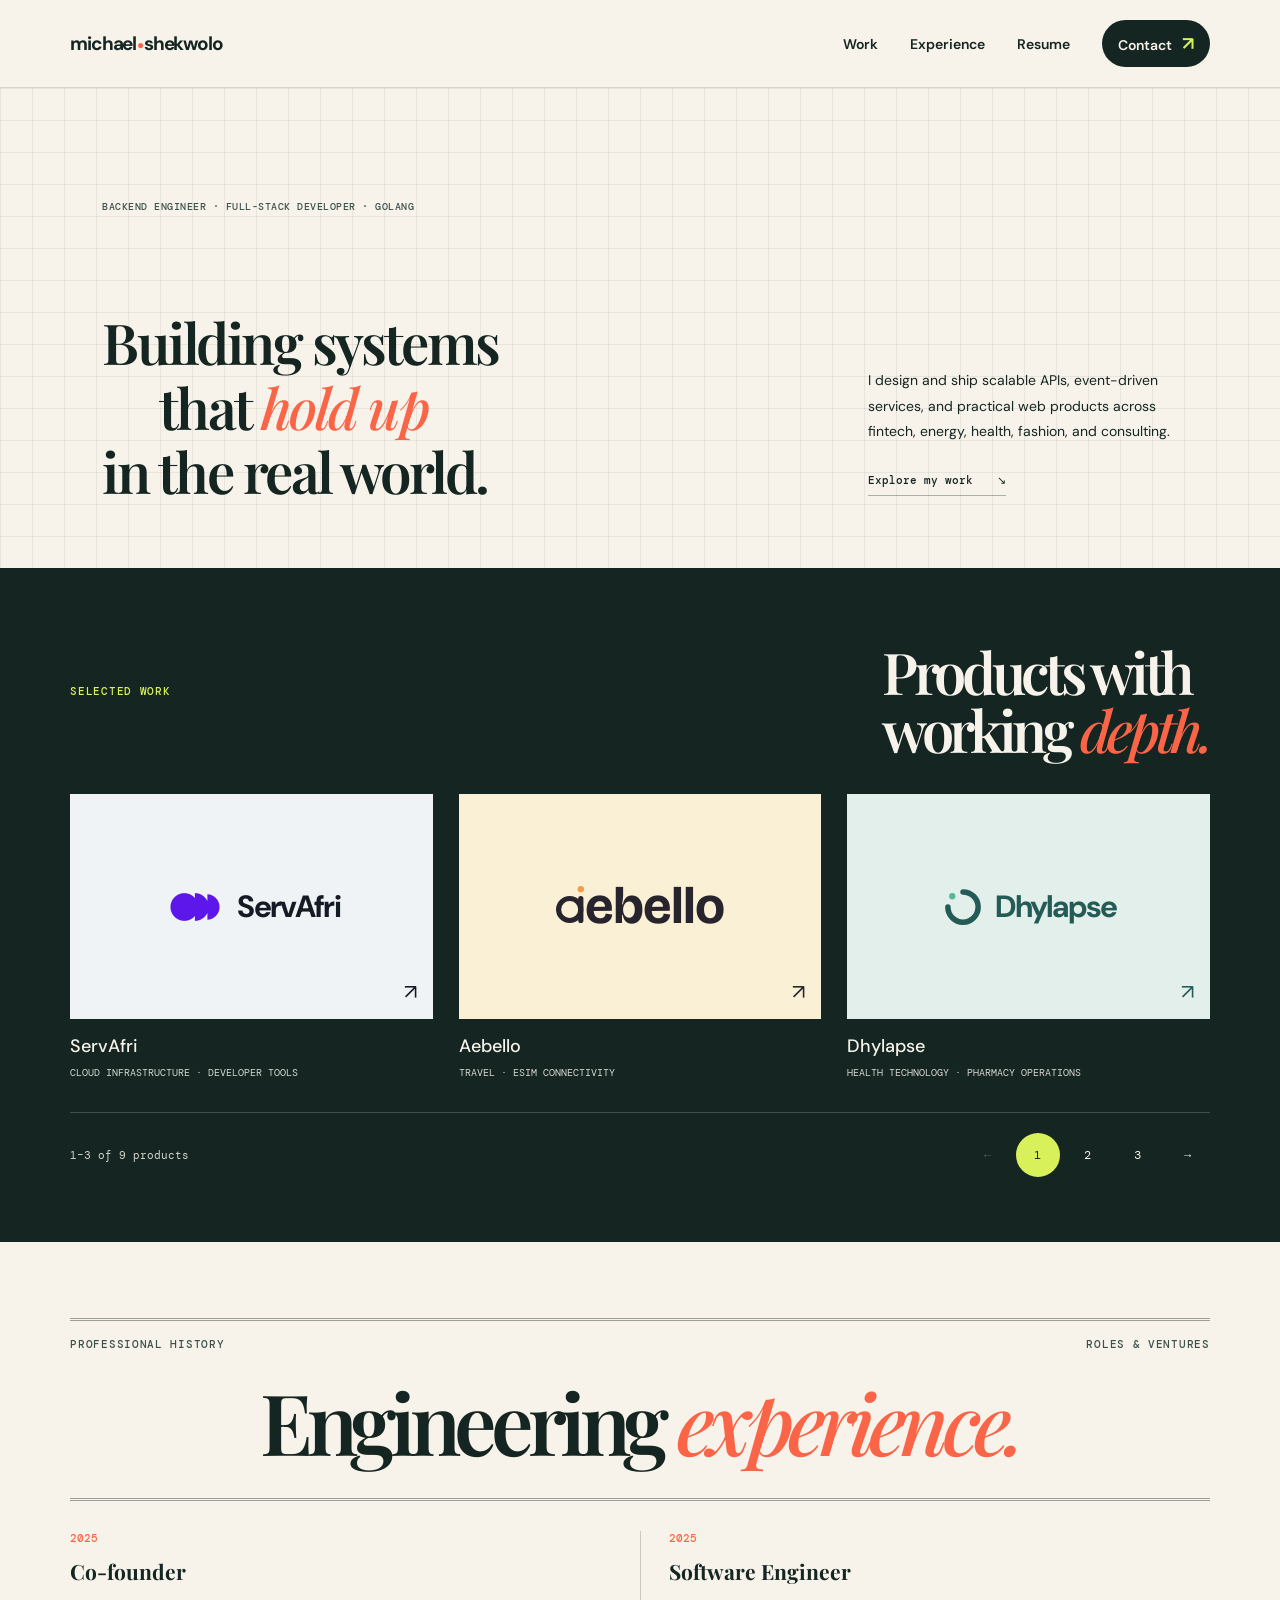
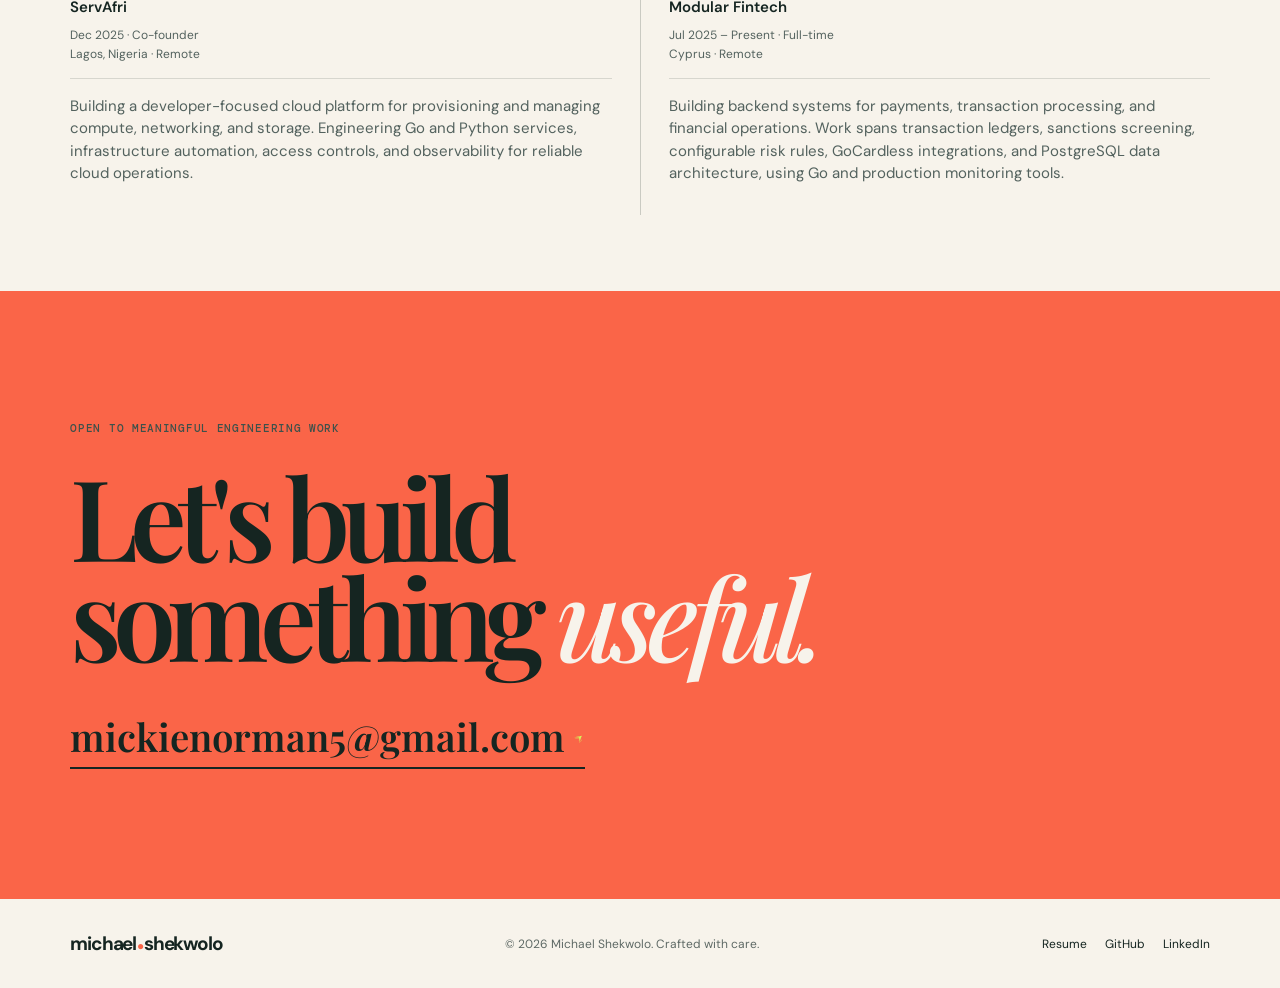
==== commit 87ad7f49: "Restore hero copy in minimal offset layout" ====
--- a/index.html
+++ b/index.html
@@ -66,7 +66,14 @@
     </header>
 
     <main id="top">
-      <div class="hero" aria-hidden="true"></div>
+      <section class="hero hero-editorial" aria-labelledby="hero-heading">
+        <p class="eyebrow">Backend engineer · Full-stack developer · Golang</p>
+        <h1 id="hero-heading"><span>Building systems</span><span class="hero-indent">that <em>hold up</em></span><span>in the real world.</span></h1>
+        <div class="hero-note">
+          <p>I design and ship scalable APIs, event-driven services, and practical web products across fintech, energy, health, fashion, and consulting.</p>
+          <a href="#work">Explore my work <span aria-hidden="true">↘</span></a>
+        </div>
+      </section>
 
       <section id="work" class="work section">
         <div class="section-heading"><p class="eyebrow">Selected work</p><h2>Products with<br>working <em>depth.</em></h2></div>
--- a/styles.css
+++ b/styles.css
@@ -229,8 +229,19 @@
   background-size: 32px 32px;
 }
 
-/* Keep the notebook background as a quiet opening panel. */
-.hero { min-height: 360px; }
-@media (max-width: 720px) {
-  .hero { min-height: 240px; }
-}
+/* Offset typography follows the notebook grid. */
+.hero-editorial { display: grid; grid-template-columns: minmax(0, 1.5fr) minmax(0, 1fr); align-items: end; gap: 40px 7vw; min-height: 480px; padding: 56px 8vw 64px; }
+.hero-editorial > .eyebrow { grid-column: 1 / -1; max-width: 360px; font-size: 10px; line-height: 1.8; }
+.hero-editorial h1 { margin: 0; max-width: 660px; font-size: clamp(36px, 4.4vw, 64px); line-height: 1.15; letter-spacing: -.045em; }
+.hero-editorial h1 > span { display: block; }
+.hero-editorial .hero-indent { margin-left: 1em; }
+.hero-note { max-width: 310px; justify-self: end; margin-bottom: 8px; }
+.hero-note p { margin: 0 0 24px; font-size: 14px; line-height: 1.8; }
+.hero-note a { display: inline-flex; align-items: center; gap: 24px; font: 500 11px var(--mono); border-bottom: 1px solid #15252155; padding-bottom: 8px; }
+.hero-note a:hover { color: var(--coral); }
+@media (max-width: 720px) {
+  .hero-editorial { grid-template-columns: 1fr; min-height: 0; padding: 40px 6vw 48px; gap: 32px; }
+  .hero-editorial h1 { font-size: clamp(32px, 7.8vw, 52px); }
+  .hero-note { width: 80%; max-width: 310px; margin: 0; }
+  .hero-note p { font-size: 13px; margin-bottom: 18px; }
+}
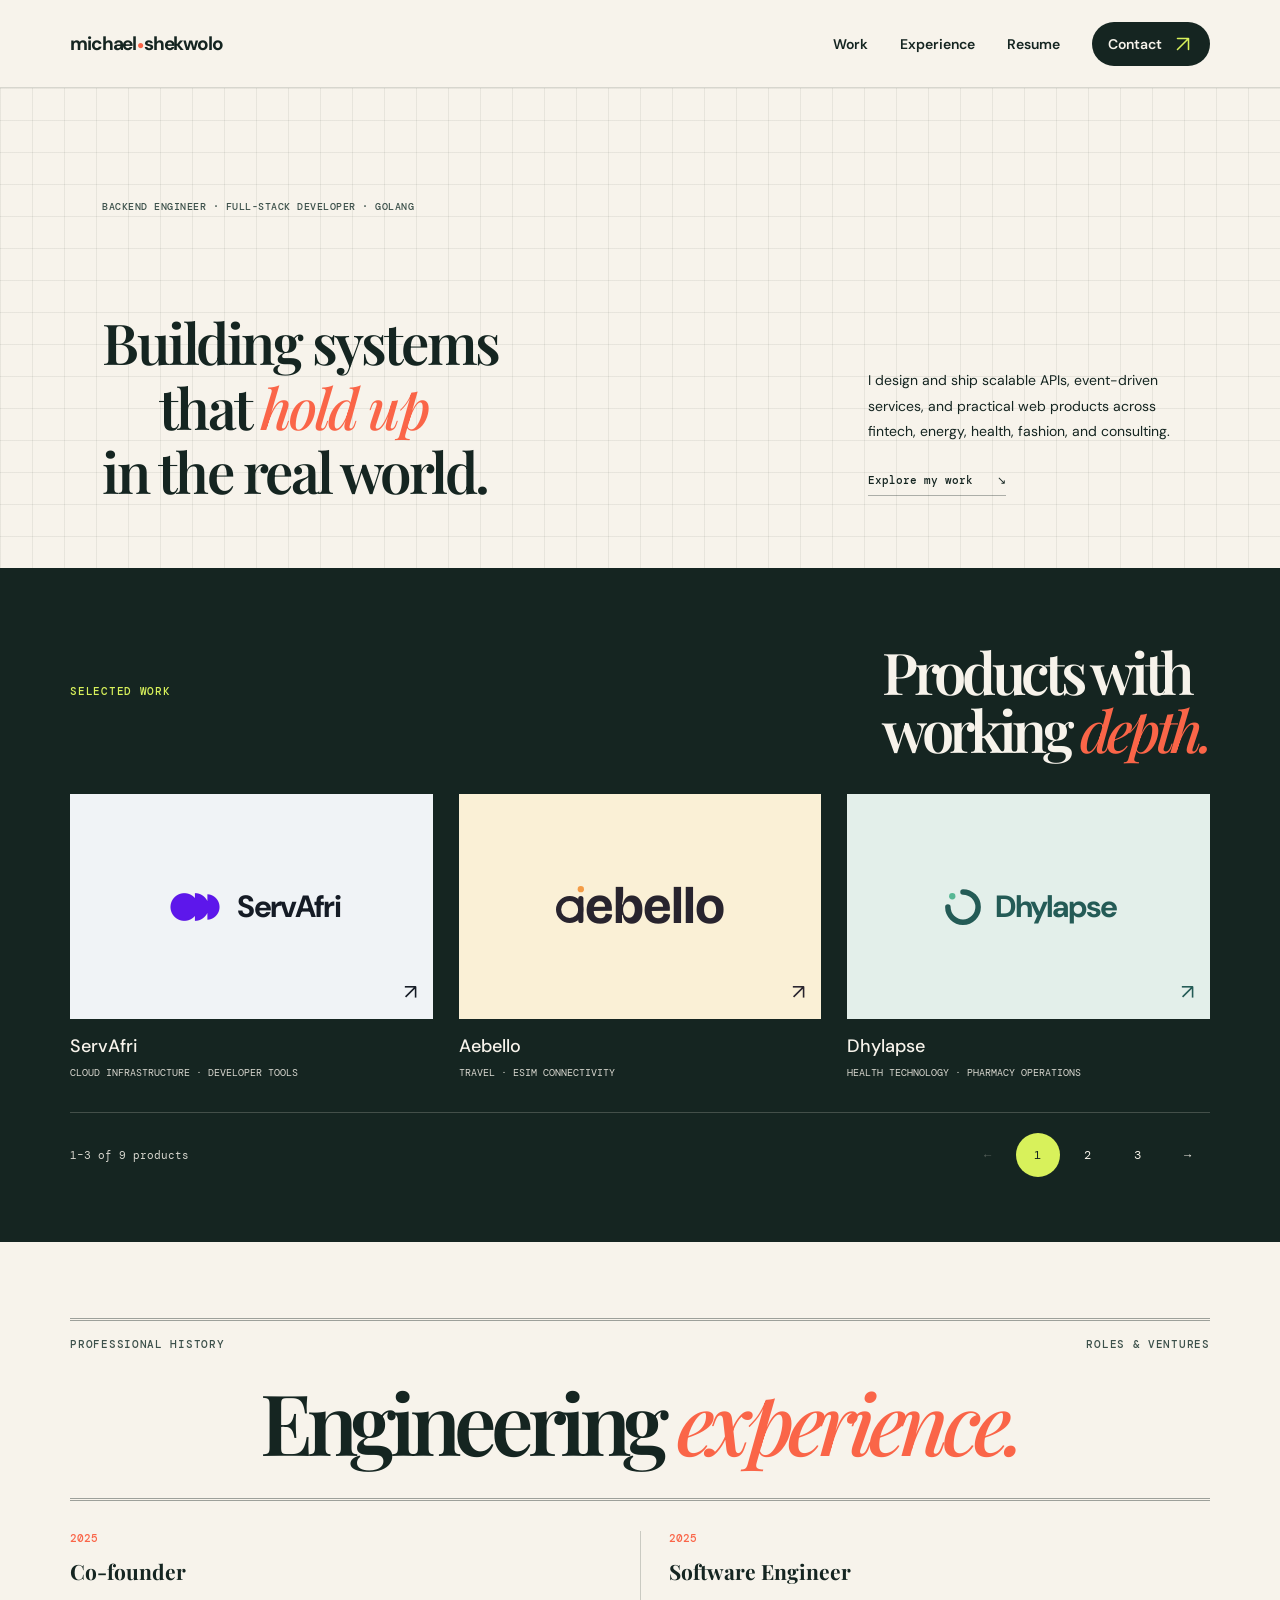
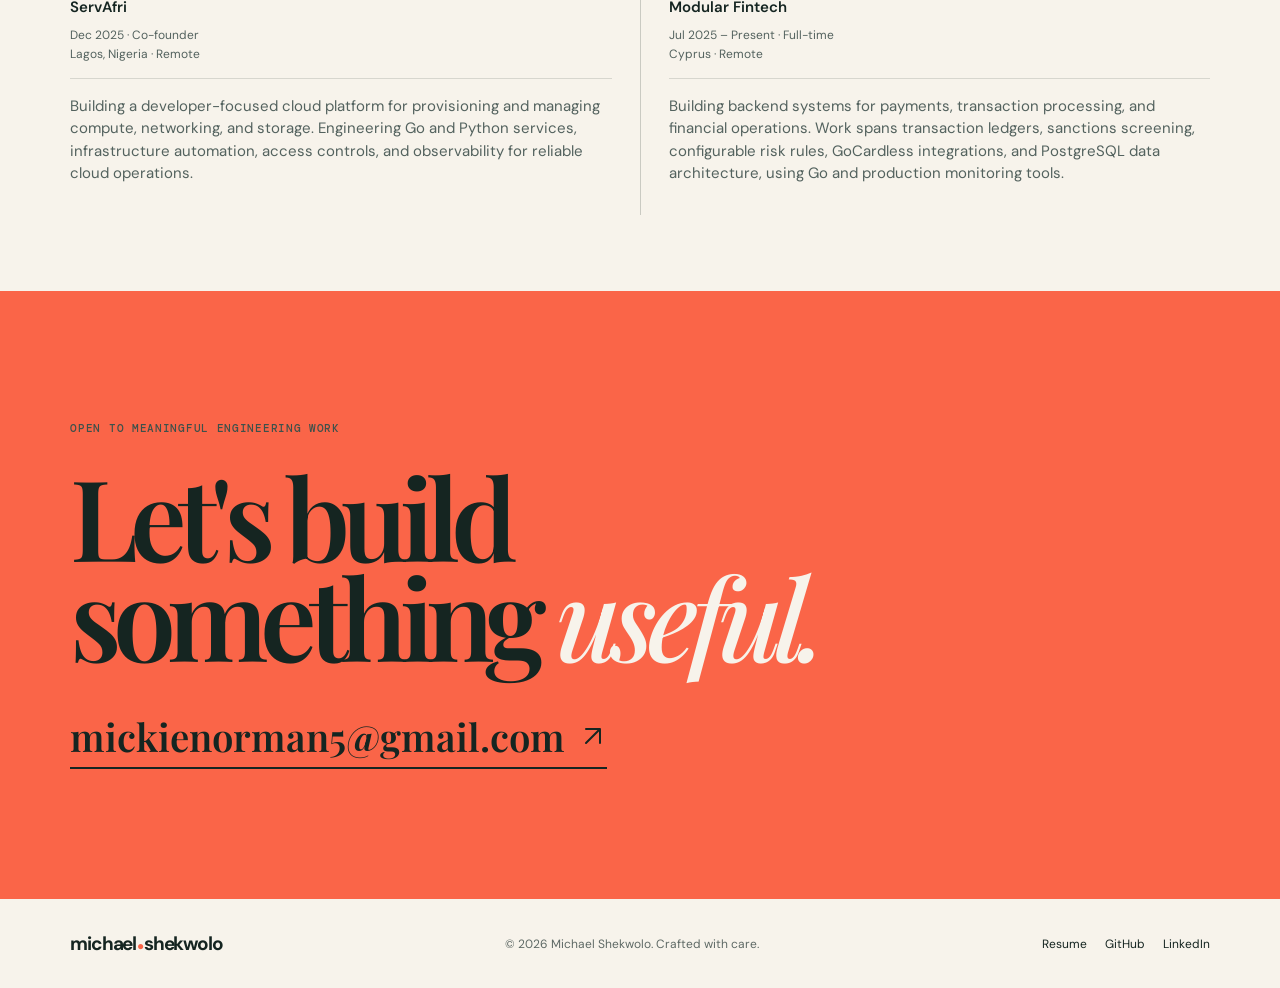
==== commit 32bb5765: "Add hamburger toggle and consistent contact icons" ====
--- a/index.html
+++ b/index.html
@@ -58,10 +58,10 @@
   <body>
     <header class="site-header">
       <a class="logo" href="#top" aria-label="Michael Shekwolo home">michael<span>●</span>shekwolo</a>
-      <button class="menu-button" aria-expanded="false" aria-controls="site-nav">Menu</button>
+      <button type="button" class="menu-button" aria-label="Open menu" aria-expanded="false" aria-controls="site-nav"><span class="menu-icon" aria-hidden="true"><i></i><i></i><i></i></span></button>
       <nav id="site-nav" class="site-nav" aria-label="Main navigation">
         <a href="#work">Work</a><a href="#experience">Experience</a><a href="resume.pdf">Resume</a>
-        <a class="nav-cta" href="#contact">Contact <span>↗</span></a>
+        <a class="nav-cta" href="#contact">Contact <svg class="contact-icon" viewBox="0 0 24 24" fill="none" stroke="currentColor" stroke-width="1.7" stroke-linecap="round" stroke-linejoin="round" aria-hidden="true"><path d="M6 18 18 6M6 6h12v12"/></svg></a>
       </nav>
     </header>
 
@@ -193,7 +193,7 @@
         </div>
       </section>
 
-      <section id="contact" class="contact"><p class="eyebrow">Open to meaningful engineering work</p><h2>Let's build<br>something <em>useful.</em></h2><a href="mailto:mickienorman5@gmail.com">mickienorman5@gmail.com <span>↗</span></a></section>
+      <section id="contact" class="contact"><p class="eyebrow">Open to meaningful engineering work</p><h2>Let's build<br>something <em>useful.</em></h2><a href="mailto:mickienorman5@gmail.com">mickienorman5@gmail.com <svg class="contact-icon" viewBox="0 0 24 24" fill="none" stroke="currentColor" stroke-width="1.7" stroke-linecap="round" stroke-linejoin="round" aria-hidden="true"><path d="M6 18 18 6M6 6h12v12"/></svg></a></section>
     </main>
     <footer><a class="logo" href="#top">michael<span>●</span>shekwolo</a><p>© 2026 Michael Shekwolo. Crafted with care.</p><div><a href="resume.pdf">Resume</a><a href="https://github.com/heismyke" target="_blank" rel="noreferrer">GitHub</a><a href="https://linkedin.com/in/michael-shekwolo" target="_blank" rel="noreferrer">LinkedIn</a></div></footer>
     <script src="script.js"></script>
--- a/styles.css
+++ b/styles.css
@@ -245,3 +245,18 @@
   .hero-note { width: 80%; max-width: 310px; margin: 0; }
   .hero-note p { font-size: 13px; margin-bottom: 18px; }
 }
+
+/* Consistent navigation icons and accessible mobile toggle. */
+.menu-button { width: 44px; height: 44px; padding: 10px; cursor: pointer; }
+.menu-icon { display: flex; flex-direction: column; gap: 5px; }
+.menu-icon i { display: block; width: 24px; height: 2px; background: currentColor; transition: transform .2s, opacity .2s; }
+.menu-button[aria-expanded="true"] i:first-child { transform: translateY(7px) rotate(45deg); }
+.menu-button[aria-expanded="true"] i:nth-child(2) { opacity: 0; }
+.menu-button[aria-expanded="true"] i:last-child { transform: translateY(-7px) rotate(-45deg); }
+.menu-button:focus-visible { outline: 2px solid var(--coral); outline-offset: 3px; }
+.nav-cta { display: inline-flex; align-items: center; gap: 10px; }
+.contact-icon { display: block; width: 22px; height: 22px; flex-shrink: 0; }
+.nav-cta .contact-icon { color: var(--lime); }
+.contact a { gap: 14px; }
+.contact a .contact-icon { width: 28px; height: 28px; color: var(--ink); }
+@media (prefers-reduced-motion: reduce) { .menu-icon i { transition: none; } }
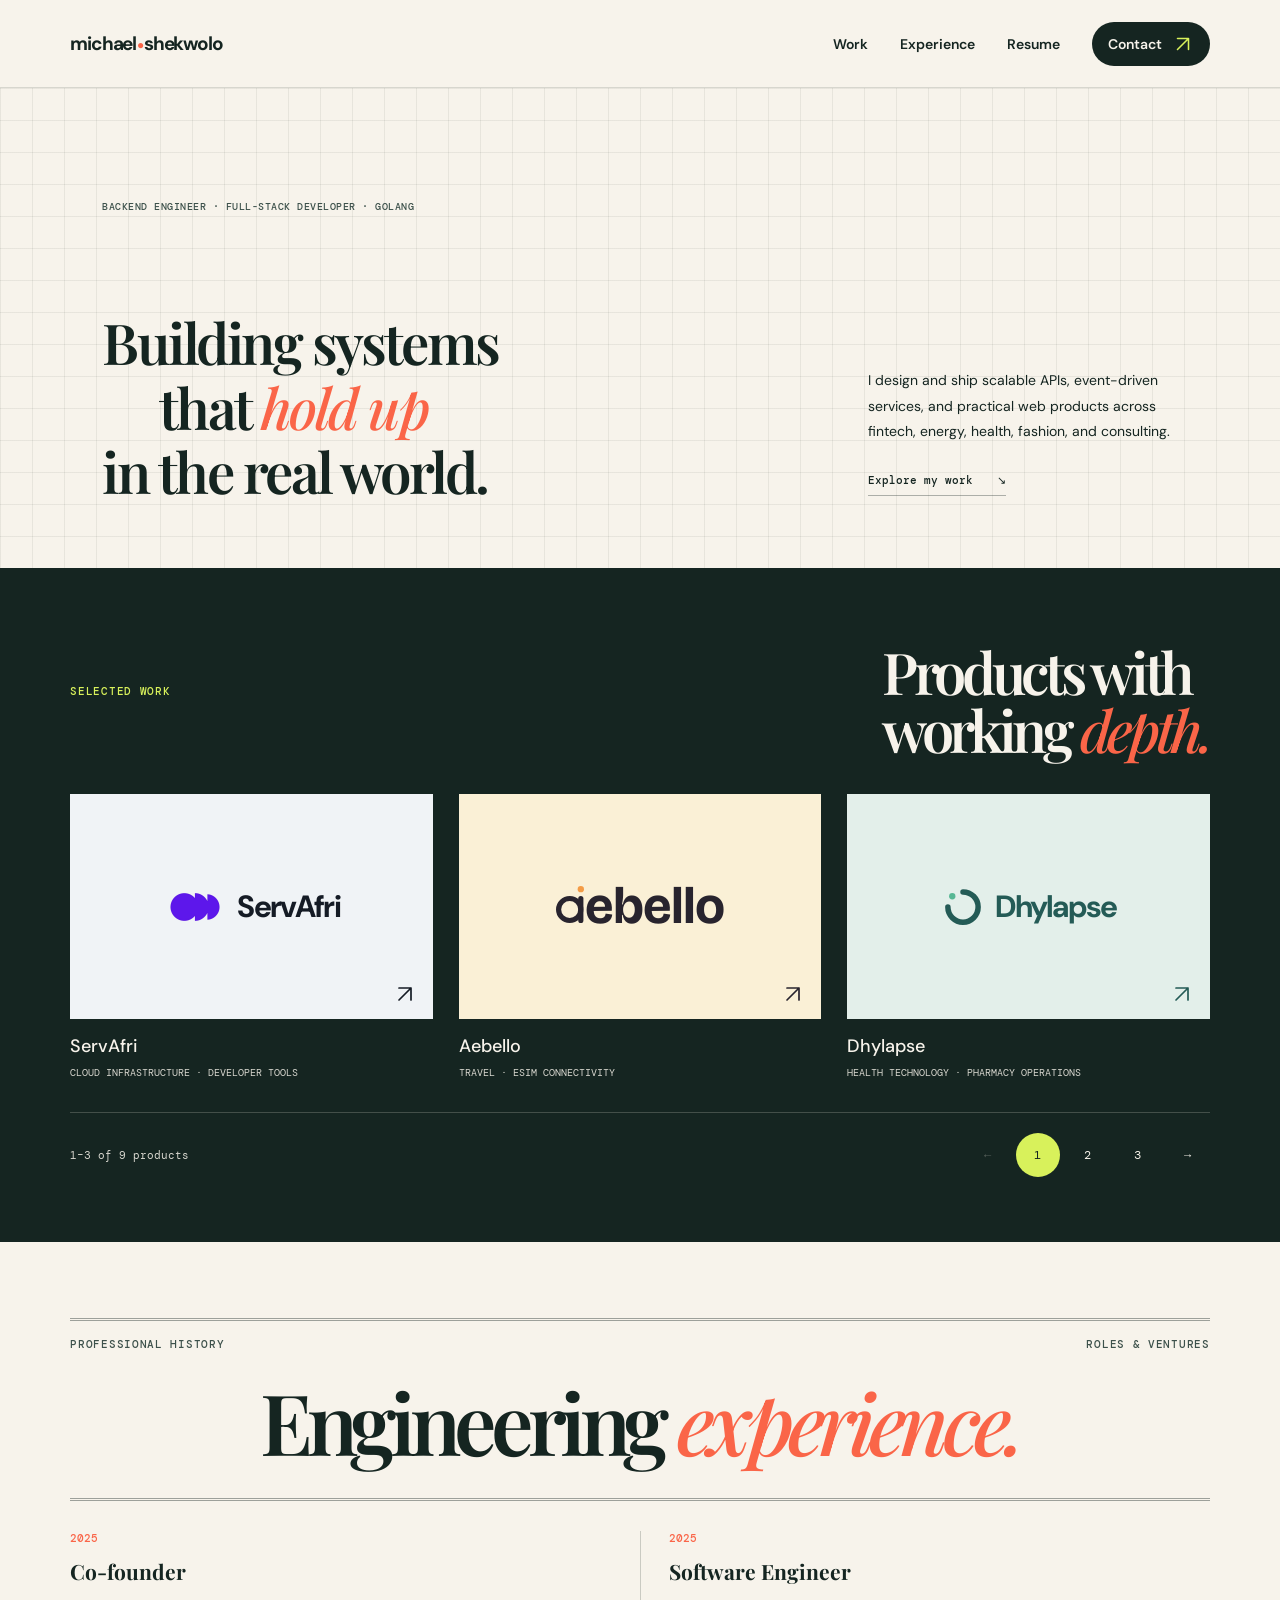
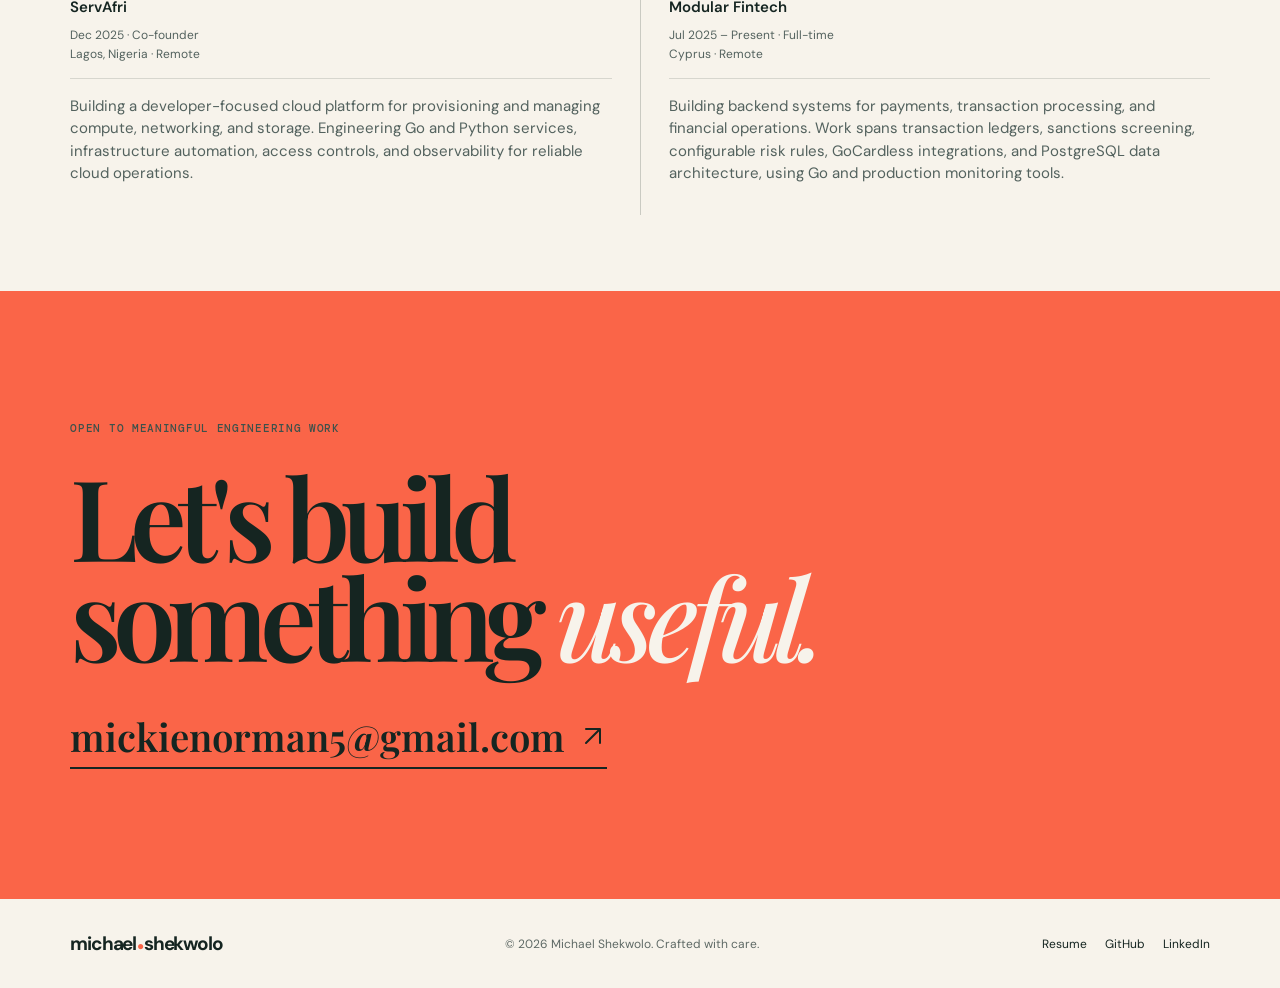
==== commit d62c4bf4: "Use SVG icons for product card arrows" ====
--- a/index.html
+++ b/index.html
@@ -82,7 +82,7 @@
             <a href="projects/servafri.html" aria-label="Explore ServAfri">
               <div class="project-visual brand-panel brand-servafri">
                 <div class="brand-lockup"><img src="assets/logos/servafri.png" alt="ServAfri logo" width="512" height="512"><span>ServAfri</span></div>
-                <span class="project-open" aria-hidden="true">↗</span>
+                <span class="project-open" aria-hidden="true"><svg viewBox="0 0 24 24" fill="none" stroke="currentColor" stroke-width="1.7" stroke-linecap="round" stroke-linejoin="round"><path d="M6 18 18 6M6 6h12v12"/></svg></span>
               </div>
               <div class="project-meta"><h3>ServAfri</h3><p>Cloud infrastructure · Developer tools</p></div>
             </a>
@@ -91,7 +91,7 @@
             <a href="projects/aebello.html" aria-label="Explore Aebello">
               <div class="project-visual brand-panel brand-aebello">
                 <div class="aebello-wordmark" role="img" aria-label="Aebello"><img src="assets/logos/aebello.svg" alt="" aria-hidden="true" width="71" height="95"><span aria-hidden="true">ebello</span></div>
-                <span class="project-open" aria-hidden="true">↗</span>
+                <span class="project-open" aria-hidden="true"><svg viewBox="0 0 24 24" fill="none" stroke="currentColor" stroke-width="1.7" stroke-linecap="round" stroke-linejoin="round"><path d="M6 18 18 6M6 6h12v12"/></svg></span>
               </div>
               <div class="project-meta"><h3>Aebello</h3><p>Travel · eSIM connectivity</p></div>
             </a>
@@ -100,7 +100,7 @@
             <a href="projects/dhylapse.html" aria-label="Explore Dhylapse">
               <div class="project-visual brand-panel brand-dhylapse">
                 <div class="brand-lockup"><img src="assets/logos/dhylapse.svg" alt="Dhylapse logo" width="64" height="64"><span>Dhylapse</span></div>
-                <span class="project-open" aria-hidden="true">↗</span>
+                <span class="project-open" aria-hidden="true"><svg viewBox="0 0 24 24" fill="none" stroke="currentColor" stroke-width="1.7" stroke-linecap="round" stroke-linejoin="round"><path d="M6 18 18 6M6 6h12v12"/></svg></span>
               </div>
               <div class="project-meta"><h3>Dhylapse</h3><p>Health technology · Pharmacy operations</p></div>
             </a>
@@ -109,7 +109,7 @@
             <a href="projects/zenerlink.html" aria-label="Explore ZenerLink">
               <div class="project-visual brand-panel brand-zenerlink">
                 <div class="brand-lockup"><img src="assets/logos/zenerlink.svg" alt="ZenerLink logo" width="360" height="160"><span>ZenerLink</span></div>
-                <span class="project-open" aria-hidden="true">↗</span>
+                <span class="project-open" aria-hidden="true"><svg viewBox="0 0 24 24" fill="none" stroke="currentColor" stroke-width="1.7" stroke-linecap="round" stroke-linejoin="round"><path d="M6 18 18 6M6 6h12v12"/></svg></span>
               </div>
               <div class="project-meta"><h3>ZenerLink</h3><p>Energy · Utility payments</p></div>
             </a>
@@ -118,7 +118,7 @@
             <a href="projects/needbanc.html" aria-label="Explore Needbanc">
               <div class="project-visual brand-panel brand-needbanc">
                 <div class="brand-lockup"><img src="assets/logos/needbanc.svg" alt="Needbanc logo" width="360" height="160"><span>Needbanc</span></div>
-                <span class="project-open" aria-hidden="true">↗</span>
+                <span class="project-open" aria-hidden="true"><svg viewBox="0 0 24 24" fill="none" stroke="currentColor" stroke-width="1.7" stroke-linecap="round" stroke-linejoin="round"><path d="M6 18 18 6M6 6h12v12"/></svg></span>
               </div>
               <div class="project-meta"><h3>Needbanc</h3><p>Property · Household services</p></div>
             </a>
@@ -127,7 +127,7 @@
             <a href="projects/redd.html" aria-label="Explore Redd">
               <div class="project-visual brand-panel brand-redd">
                 <div class="brand-image"><img src="assets/logos/redd.png" alt="Redd logo" width="360" height="160"></div>
-                <span class="project-open" aria-hidden="true">↗</span>
+                <span class="project-open" aria-hidden="true"><svg viewBox="0 0 24 24" fill="none" stroke="currentColor" stroke-width="1.7" stroke-linecap="round" stroke-linejoin="round"><path d="M6 18 18 6M6 6h12v12"/></svg></span>
               </div>
               <div class="project-meta"><h3>Redd</h3><p>Real estate · Client platform</p></div>
             </a>
@@ -136,7 +136,7 @@
             <a href="projects/cofikra.html" aria-label="Explore Cofikra">
               <div class="project-visual brand-panel brand-cofikra">
                 <div class="brand-image"><img src="assets/logos/cofikra.png" alt="Cofikra logo" width="360" height="160"></div>
-                <span class="project-open" aria-hidden="true">↗</span>
+                <span class="project-open" aria-hidden="true"><svg viewBox="0 0 24 24" fill="none" stroke="currentColor" stroke-width="1.7" stroke-linecap="round" stroke-linejoin="round"><path d="M6 18 18 6M6 6h12v12"/></svg></span>
               </div>
               <div class="project-meta"><h3>Cofikra</h3><p>Computing · E-commerce</p></div>
             </a>
@@ -145,7 +145,7 @@
             <a href="projects/zumaos.html" aria-label="Explore ZumaOS">
               <div class="project-visual brand-panel brand-zumaos">
                 <div class="brand-image"><img src="assets/logos/zumaos.png" alt="ZumaOS logo" width="360" height="160"></div>
-                <span class="project-open" aria-hidden="true">↗</span>
+                <span class="project-open" aria-hidden="true"><svg viewBox="0 0 24 24" fill="none" stroke="currentColor" stroke-width="1.7" stroke-linecap="round" stroke-linejoin="round"><path d="M6 18 18 6M6 6h12v12"/></svg></span>
               </div>
               <div class="project-meta"><h3>ZumaOS</h3><p>Operating system · Product website</p></div>
             </a>
@@ -154,7 +154,7 @@
             <a href="projects/pce.html" aria-label="Explore PCE">
               <div class="project-visual brand-panel brand-pce">
                 <div class="brand-image"><img src="assets/logos/pce.png" alt="PCE logo" width="360" height="160"></div>
-                <span class="project-open" aria-hidden="true">↗</span>
+                <span class="project-open" aria-hidden="true"><svg viewBox="0 0 24 24" fill="none" stroke="currentColor" stroke-width="1.7" stroke-linecap="round" stroke-linejoin="round"><path d="M6 18 18 6M6 6h12v12"/></svg></span>
               </div>
               <div class="project-meta"><h3>PCE</h3><p>Electric mobility · Energy</p></div>
             </a>
--- a/styles.css
+++ b/styles.css
@@ -260,3 +260,5 @@
 .contact a { gap: 14px; }
 .contact a .contact-icon { width: 28px; height: 28px; color: var(--ink); }
 @media (prefers-reduced-motion: reduce) { .menu-icon i { transition: none; } }
+
+.project-open svg { display: block; width: 24px; height: 24px; }
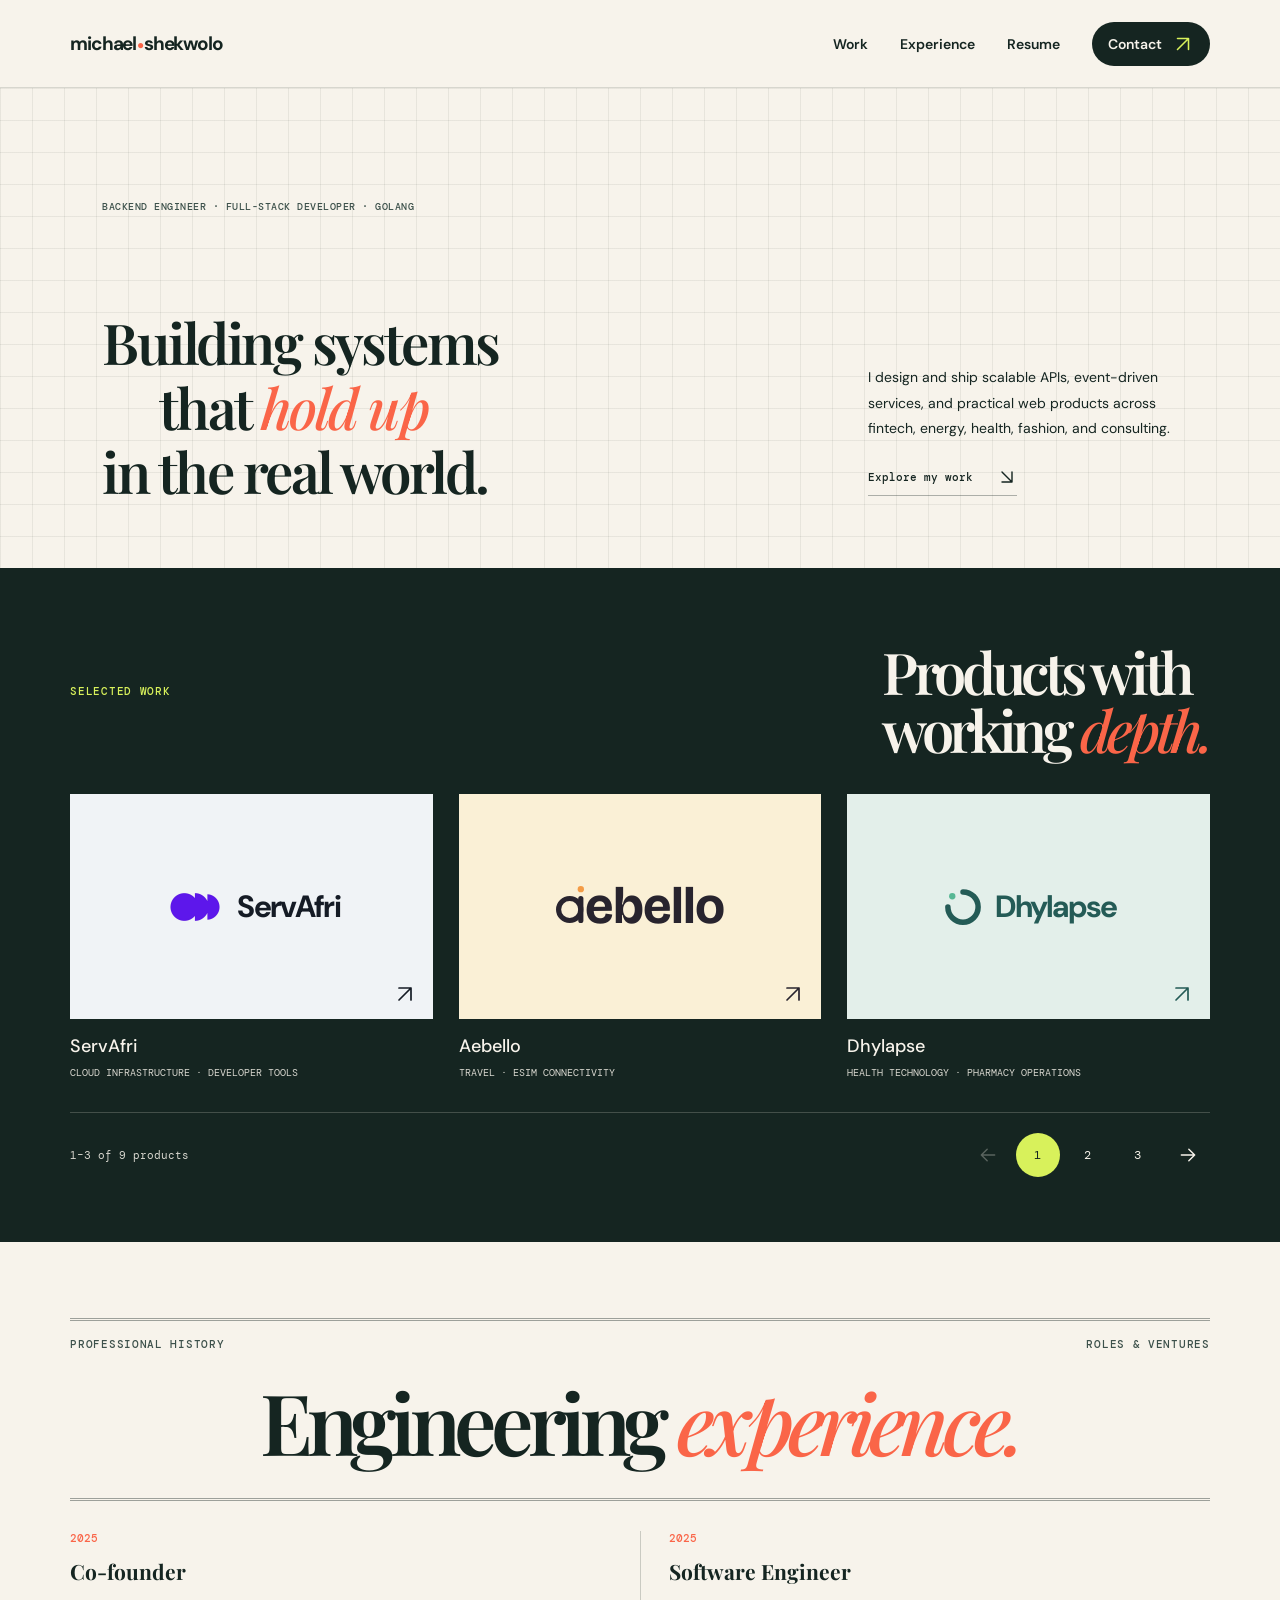
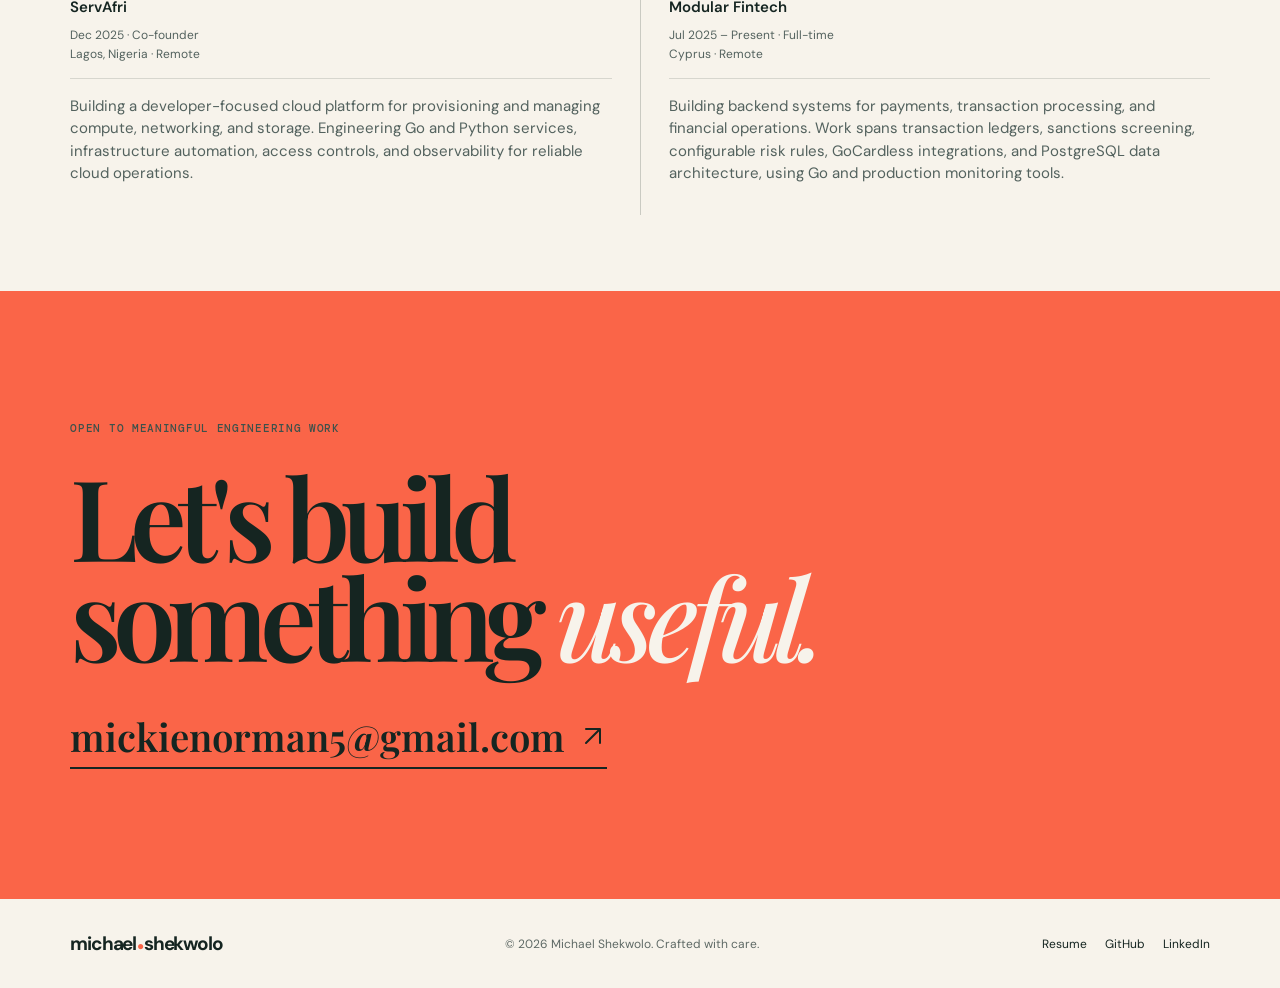
==== commit e46acafb: "Replace all remaining arrow characters with SVG icons" ====
--- a/index.html
+++ b/index.html
@@ -71,7 +71,7 @@
         <h1 id="hero-heading"><span>Building systems</span><span class="hero-indent">that <em>hold up</em></span><span>in the real world.</span></h1>
         <div class="hero-note">
           <p>I design and ship scalable APIs, event-driven services, and practical web products across fintech, energy, health, fashion, and consulting.</p>
-          <a href="#work">Explore my work <span aria-hidden="true">↘</span></a>
+          <a href="#work">Explore my work <svg class="arrow-icon" width="20" height="20" viewBox="0 0 24 24" fill="none" stroke="currentColor" stroke-width="1.7" stroke-linecap="round" stroke-linejoin="round" aria-hidden="true" focusable="false"><path d="M6 6l12 12M6 18h12V6"/></svg></a>
         </div>
       </section>
 
@@ -163,9 +163,9 @@
         <nav class="project-pagination" aria-label="Product pages" hidden>
           <p class="project-page-status" role="status" aria-live="polite" aria-atomic="true"></p>
           <div class="project-page-controls">
-            <button type="button" class="project-prev" aria-label="Previous product page" aria-controls="project-grid">←</button>
+            <button type="button" class="project-prev" aria-label="Previous product page" aria-controls="project-grid"><svg class="arrow-icon" width="20" height="20" viewBox="0 0 24 24" fill="none" stroke="currentColor" stroke-width="1.7" stroke-linecap="round" stroke-linejoin="round" aria-hidden="true" focusable="false"><path d="M20 12H4m7-7-7 7 7 7"/></svg></button>
             <div class="project-page-numbers"></div>
-            <button type="button" class="project-next-button" aria-label="Next product page" aria-controls="project-grid">→</button>
+            <button type="button" class="project-next-button" aria-label="Next product page" aria-controls="project-grid"><svg class="arrow-icon" width="20" height="20" viewBox="0 0 24 24" fill="none" stroke="currentColor" stroke-width="1.7" stroke-linecap="round" stroke-linejoin="round" aria-hidden="true" focusable="false"><path d="M4 12h16m-7-7 7 7-7 7"/></svg></button>
           </div>
         </nav>
       </section>
--- a/styles.css
+++ b/styles.css
@@ -262,3 +262,8 @@
 @media (prefers-reduced-motion: reduce) { .menu-icon i { transition: none; } }
 
 .project-open svg { display: block; width: 24px; height: 24px; }
+
+/* Vector arrows never depend on the device's emoji font. */
+.arrow-icon { display: inline-block; width: 20px; height: 20px; vertical-align: middle; flex-shrink: 0; }
+.product-cta > .arrow-icon { color: var(--lime); }
+.project-pagination button > .arrow-icon { display: block; margin: auto; }
